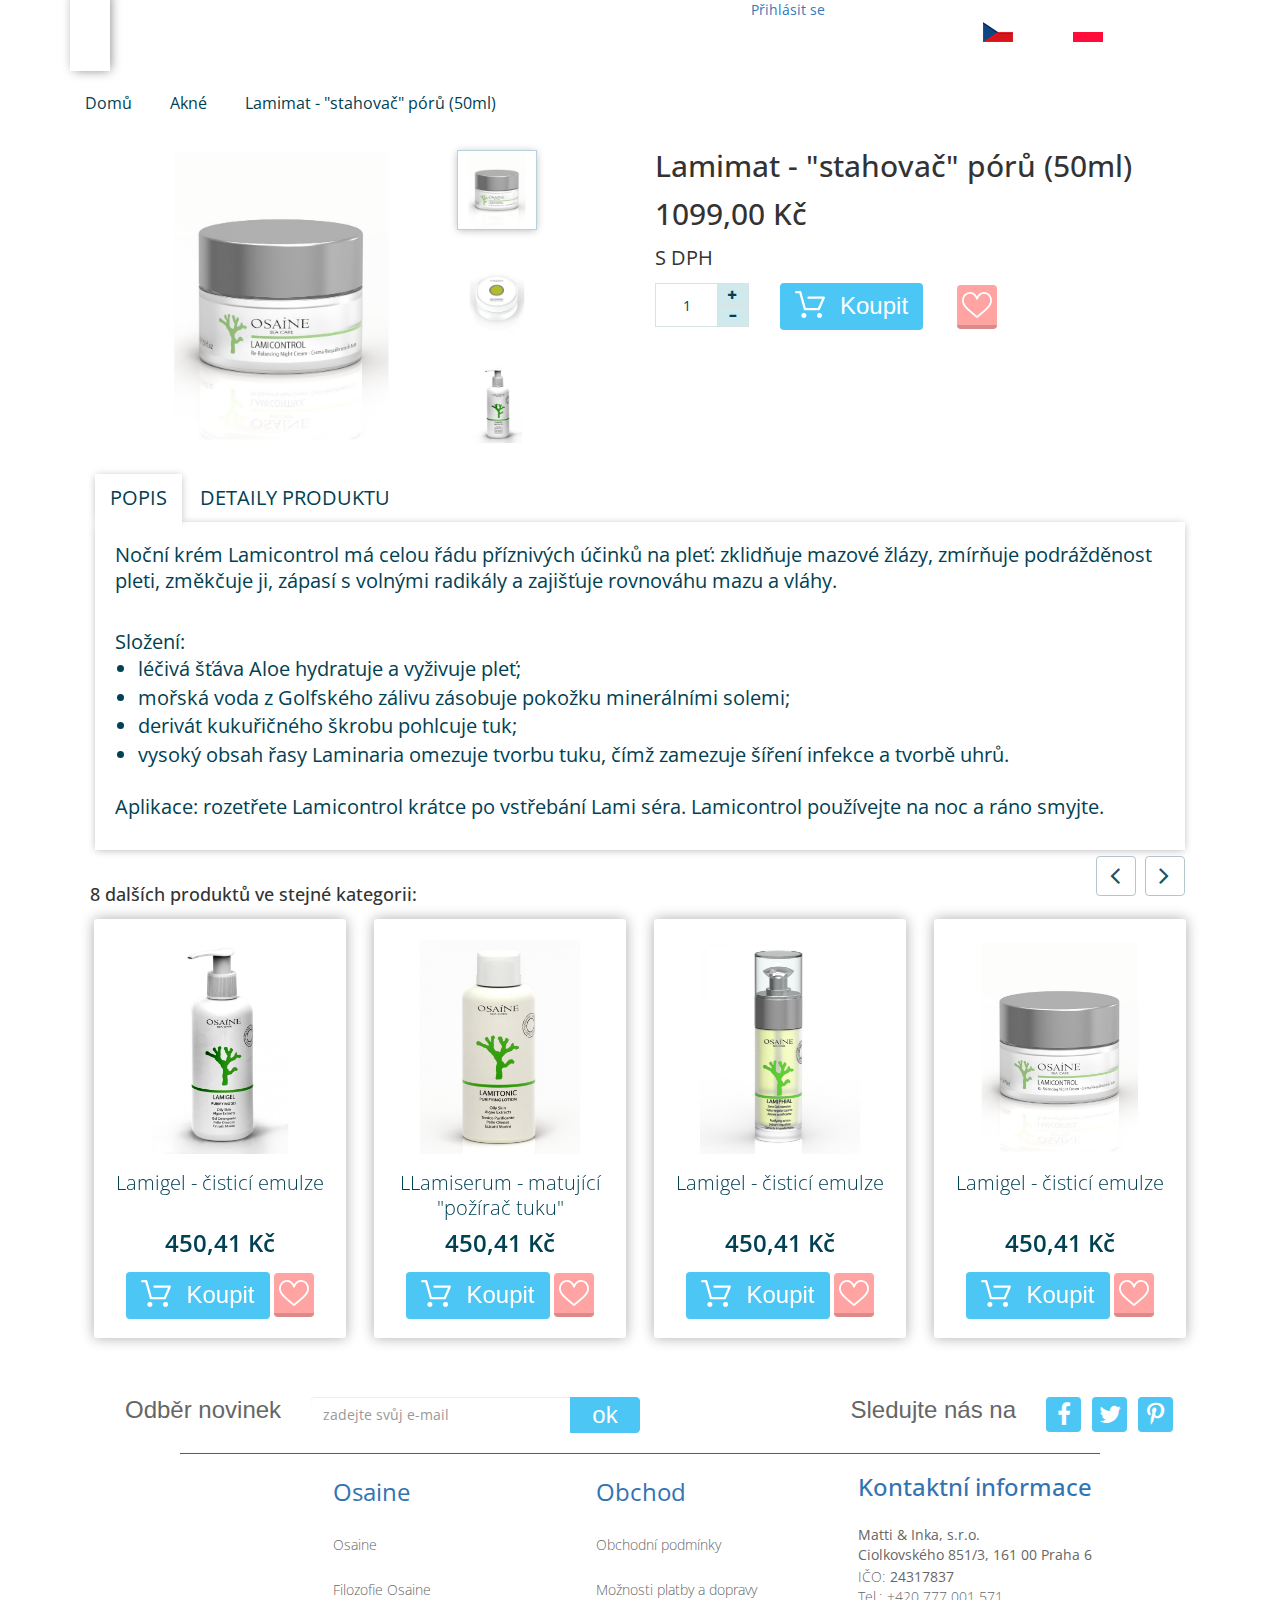
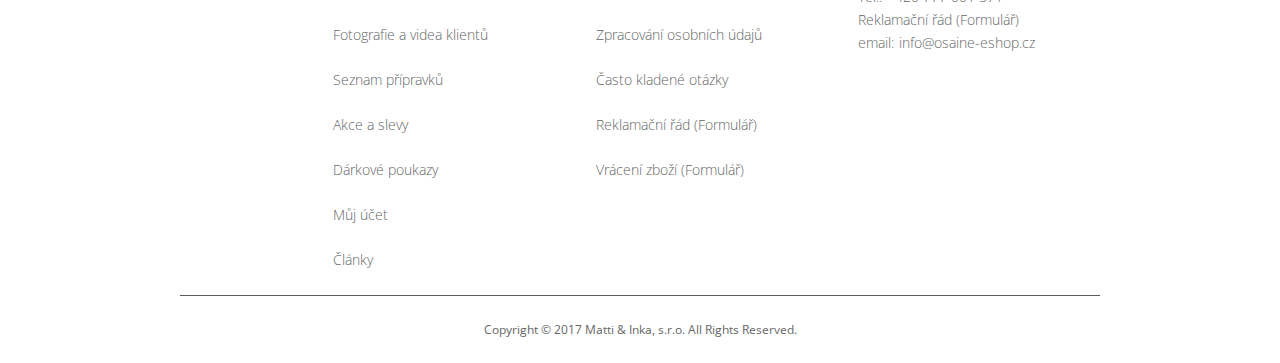
==== shop_karta_tovara.html @ 4d74963a "first commit" ====
<!DOCTYPE html>
<html lang="cs">
   <head>
      <title>Osaine</title>
      <meta content="width=device-width, initial-scale=1, user-scalable=no" name="viewport">
      <meta content="text/html; charset=utf-8" http-equiv="Content-Type">
      <link href="https://fonts.googleapis.com/css?family=Open+Sans:400,600" rel="stylesheet">
      <link href="assets/bootstrap-3.3.7-dist/css/bootstrap.css" media="all" rel="stylesheet" type="text/css">
      <link href="assets/jasny-bootstrap/css/jasny-bootstrap.min.css" media="all" rel="stylesheet" type="text/css">
      <link href="assets/font-awesome-4.7.0/css/font-awesome.min.css" media="all" rel="stylesheet" type="text/css">
      <link href="assets/bootstrap-touchspin-master/src/jquery.bootstrap-touchspin.css" media="all" rel="stylesheet" type="text/css">
      <link href="assets/owl-carousel/owl.carousel.css" media="all" rel="stylesheet" type="text/css">
      <link href="styles/osaine-styles.css" media="all" rel="stylesheet" type="text/css">
      <script src="assets/jquery-2.2.4.min.js"></script>
      <script src="assets/bootstrap-touchspin-master/src/jquery.bootstrap-touchspin.js"></script>
   </head>
   <body>
      <header>
         <div class="container">
            <div class="navbar navbar-inverse">
               <div class="navbar-header">
                  <button class="navbar-toggle" data-target=".navbar-collapse" data-toggle="collapse" type="button"><span class="icon-bar"></span> <span class="icon-bar"></span> <span class="icon-bar"></span></button>
                  <div class="logo">
                     <a class="navbar-brand" href="index.html"><img alt="logo" src="images/logo.png"></a>
                  </div>
                  <div class="col-sm-7 col-xs-9 header-search-input hide">
                     <form action="#" method="post">
                        <div class="input-group">
                           <span class="input-group-btn"><button class="btn btn-default sidebar-search-btn" type="button"><span class="input-group-btn"><span class="input-group-btn"><img alt="" src="images/magnifier.png"></span></span></button></span> <input class="form-control sidebar-search-input" name="Search" placeholder="Vyhledávání" type="search">
                        </div>
                        <!-- /input-group -->
                     </form>
                  </div>
                  <!-- /.col-lg-12 -->
                  <div class="header-mobile-nav">
                     <ul>
                        <li class="search-input-show"><a href="#" ><img alt="search" src="images/search-mobile-icon.png"></a></li>
                        <li><a href="#"><img alt="shoping-cart" src="images/shoping-cart-mobile-icon.png"></a></li>
                     </ul>
                  </div>
               </div>
               <div class="collapse navbar-collapse">
                  <div class="nav-bar-menu-container">
                     <ul class="nav navbar-nav">
                        <li>
                           <a href="#">Domů</a>
                        </li>
                        <li>
                           <a href="about.html">O nás</a>
                        </li>
                        <li>
                           <a href="#contact">Kontakty</a>
                        </li>
                     </ul>
                     <div class="lang-nav">
                        <div class="sing-in">
                           <a class="sign-in" href="singin.html">Přihlásit se</a>
                        </div>
                        <ul class="nav navbar-nav localisation">
                           <li>
                              <a href="#"><span>Česky</span><img alt="ch" src="images/czech-flag.png"></a>
                           </li>
                           <li>
                              <a href="#about"><img alt="pl" src="images/poland-flag.png"><span>Polski</span></a>
                           </li>
                        </ul>
                     </div>
                  </div>
               </div>
               <!--/.nav-collapse -->
            </div>
         </div>
      </header>
      <main>
         <div class="container products item">
            <nav>
               <ul id="breadcrumb">
                  <li><a href="#">Domů</a></li>
                  <li><a href="#">Akné</a></li>
                  <li><a href="#" class="active-crumb">Lamimat - "stahovač" pórů (50ml)</a></li>
               </ul>
            </nav>
            <div class="clearfix"></div>
            <div class="col-lg-12 about-item">
               <div class="raw">
                  <div class="col-lg-4 col-sm-5 photo-wrap">
                     <div id="myCarousel" class="carousel slide item-card" data-ride="carousel" data-interval="0">
                        <!-- Indicators -->
                        <ol class="carousel-indicators">
                           <li data-target="#myCarousel" data-slide-to="0" class="active"><span><img src="images/lamicontrol-nocni-krem-50ml.jpeg" class="img-responsive" alt="img"></span></li>
                           <li data-target="#myCarousel" data-slide-to="1"><span><img src="images/renovujici-denni-krem-50ml.jpeg" class="img-responsive" alt="img"></span></li>
                           <li data-target="#myCarousel" data-slide-to="2"><span><img src="images/lamigel-cistici-emulze-250ml.jpeg" class="img-responsive" alt="img"></span></li>
                        </ol>
                        <!-- Wrapper for slides -->
                        <div class="carousel-inner">
                           <div class="item active">
                              <img src="images/lamicontrol-nocni-krem-50ml.jpeg"  alt="img">
                           </div>
                           <div class="item">
                              <img src="images/renovujici-denni-krem-50ml.jpeg" alt="img">
                           </div>
                           <div class="item">
                              <img src="images/lamigel-cistici-emulze-250ml.jpeg" alt="img">
                           </div>
                        </div>
                     </div>
                  </div>
                  <div class="col-lg-6 col-sm-6 pull-right title-price-quantity">
                     <h1>Lamimat - "stahovač" pórů (50ml)</h1>
                     <h2>1099,00 Kč</h2>
                     <p>S DPH</p>
                     <div class = "quantity-container">
                        <div class ="quantity-input-wrap">
                           <input id="quantity" type="text" value="1" name="quantity">
                        </div>
                        <script>
                           $("input[name='quantity']").TouchSpin({
                             verticalbuttons: true,
                             verticalupclass: 'glyphicon glyphicon-plus',
                             verticaldownclass: 'glyphicon glyphicon-minus',
                             min: 1
                           });
                        </script>
                      <form method="get" action="shoping-cart.html">
                           <button class="btn btn-primary buy-btn" type="submit"><img alt="" src="images/shoping-cart.png"><span class="by-button-mobile">Koupit</span></button> <button class="btn btn-primary like-btn" type="submit"><img alt="" src="images/like.png"></button>
                 </form>
                     </div>
                  </div>
               </div>
               <div class="clearfix"></div>
               <div class="product-info-container">
                  <ul class="nav nav-tabs product-info-navigation">
                     <li role="presentation" class="active"><a href="#POPIS" data-toggle="tab">POPIS</a></li>
                     <li role="presentation" ><a href="#DETAILY" data-toggle="tab">DETAILY PRODUKTU</a></li>
                  </ul>
                  <div class="tab-content">
                     <div id="POPIS" class="additional-info-tab tab-pane in active">
                        <p>Noční krém Lamicontrol má celou řádu příznivých účinků na pleť: zklidňuje mazové žlázy, zmírňuje podrážděnost pleti, změkčuje ji, zápasí s volnými radikály a zajišťuje rovnováhu mazu a vláhy.</p>
                        <div>
                           <p>Složení:</p>
                           <ul>
                              <li>léčivá šťáva Aloe hydratuje a vyživuje pleť;</li>
                              <li>mořská voda z Golfského zálivu zásobuje pokožku minerálními solemi;</li>
                              <li>derivát kukuřičného škrobu pohlcuje tuk;</li>
                              <li>vysoký obsah řasy Laminaria omezuje tvorbu tuku, čímž zamezuje šíření infekce a tvorbě uhrů.</li>
                           </ul>
                        </div>
                        <p>Aplikace: rozetřete Lamicontrol krátce po vstřebání Lami séra. Lamicontrol používejte na noc a ráno smyjte.</p>
                     </div>
                     <div  id ="DETAILY" class="product-details-tab tab-pane">
                        <p>Kód<span> 116</span></p>
                        <p>Nejprve produkty skladem<span> 10 ks</span></p>
                     </div>
                  </div>
               </div>
            </div>

            <div class="clearfix"></div>
            <!-- recommendations -->
            <div class="recommend">
               <h4><span>8 dalších produktů ve stejné kategorii:</span></h4>
               <script>
                  $(document).ready(function() { 
                  	$("#owl-demo5").owlCarousel({
                   
                  	  autoPlay: 8000, //Set AutoPlay to 8 seconds
                   
                  	  items :4,
                  	  itemsDesktop : [640,5],
                  	  itemsDesktopSmall : [414,4],
                  	  navigation : true
                   
                  	});
                  	 //mobile tabs-to colapse
                  $('.product-info-navigation').tabCollapse();
                  }); 
               </script>
               <div id="owl-demo5" class="owl-carousel">
                  <div class="item">
                     <a href="single.html"><img alt="img" class="img-responsive" src="images/lamigel-cistici-emulze-250ml.jpeg"></a>
                     <div class="agile-product-text">
                        <a href="single.html">Lamigel - čisticí emulze </a>
                        <h6>450,41 Kč</h6>
                        <div class="">
                           <button class="btn btn-primary buy-btn" type="submit"><img alt="" src="images/shoping-cart.png">Koupit</button> <button class="btn btn-primary like-btn" type="submit"><img alt="" src="images/like.png"></button>
                        </div>
                     </div>
                  </div>
                  <div class="item">
                     <a href="single.html"><img src="images/lamitonik-pletova-voda-250ml.jpeg" class="img-responsive"  alt="img"></a>
                     <div class="agile-product-text">
                        <a href="single.html">LLamiserum - matující "požírač tuku"</a>
                        <h6>450,41 Kč</h6>
                        <div class="">
                           <button class="btn btn-primary buy-btn" type="submit"><img alt="" src="images/shoping-cart.png">Koupit</button> <button class="btn btn-primary like-btn" type="submit"><img alt="" src="images/like.png"></button>
                        </div>
                     </div>
                  </div>
                  <div class="item">
                     <a href="single.html"><img src="images/lamiphial-30-ml.jpeg" class="img-responsive" alt="img"></a>
                     <div class="agile-product-text">
                        <a href="single.html">Lamigel - čisticí emulze</a>
                        <h6>450,41 Kč</h6>
                        <div class="">
                           <button class="btn btn-primary buy-btn" type="submit"><img alt="" src="images/shoping-cart.png">Koupit</button> <button class="btn btn-primary like-btn" type="submit"><img alt="" src="images/like.png"></button>
                        </div>
                     </div>
                  </div>
                  <div class="item">
                     <a href="single.html"><img src="images/lamicontrol-nocni-krem-50ml.jpeg" class="img-responsive" alt="img"></a>
                     <div class="agile-product-text">
                        <a href="single.html">Lamigel - čisticí emulze</a>
                        <h6>450,41 Kč</h6>
                        <div class="">
                           <button class="btn btn-primary buy-btn" type="submit"><img alt="" src="images/shoping-cart.png">Koupit</button> <button class="btn btn-primary like-btn" type="submit"><img alt="" src="images/like.png"></button>
                        </div>
                     </div>
                  </div>
                  <div class="item">
                     <a href="single.html"><img src="images/lamigel-cistici-emulze-250ml-2.jpeg" class="img-responsive" alt="img"></a>
                     <div class="agile-product-text">
                        <a href="single.html">Lamigel - čisticí emulze</a>
                        <h6>450,41 Kč</h6>
                        <div class="">
                           <button class="btn btn-primary buy-btn" type="submit"><img alt="" src="images/shoping-cart.png">Koupit</button> <button class="btn btn-primary like-btn" type="submit"><img alt="" src="images/like.png"></button>
                        </div>
                     </div>
                  </div>
                  <div class="item">
                     <a href="single.html"><img src="images/fluid-sunscreen-75-ml.jpeg" class="img-responsive" alt="img"></a>
                     <div class="agile-product-text">
                        <a href="single.html">Lamigel - čisticí emulze</a>
                        <h6>450,41 Kč</h6>
                        <div class="">
                           <button class="btn btn-primary buy-btn" type="submit"><img alt="" src="images/shoping-cart.png">Koupit</button> <button class="btn btn-primary like-btn" type="submit"><img alt="" src="images/like.png"></button>
                        </div>
                     </div>
                  </div>
                  <div class="item">
                     <a href="single.html"><img src="images/renovujici-denni-krem-50ml.jpeg" class="img-responsive" alt="img"></a>
                     <div class="agile-product-text">
                        <a href="single.html">Lamigel - čisticí emulze</a>
                        <h6>450,41 Kč</h6>
                        <div class="">
                           <button class="btn btn-primary buy-btn" type="submit"><img alt="" src="images/shoping-cart.png">Koupit</button><button class="btn btn-primary like-btn" type="submit"><img alt="" src="images/like.png"></button>
                        </div>
                     </div>
                  </div>
               </div>
            </div>
            <!-- //recommendations -->
         </div>
      </main>
      <footer>
         <div class="container">
            <div class="footer">
               <div class="footer-top">
                  <div class="row">
                     <div class="col-lg-6 col-sm-7 email-subscription">
                        <h4>Odběr novinek</h4>
                        <form action="#" method="post">
                           <div class="input-group">
                              <input class="form-control email-subscribe-input" placeholder="zadejte svůj e-mail" type="email"> <span class="input-group-btn"><button class="btn btn-default email-subscribe-btn" type="button"><span class="input-group-btn">ok</span></button></span>
                           </div>
                           <!-- /input-group -->
                        </form>
                     </div>
                     <!-- /.col-lg-6 -->
                     <div class="social-icons">
                        <div class="mobile-align">
                           <h4>Sledujte nás na</h4>
                           <ul>
                              <li>
                                 <a href="#"><i aria-hidden="true" class="fa fa-facebook"></i></a>
                              </li>
                              <li>
                                 <a href="#"><i aria-hidden="true" class="fa fa-twitter"></i></a>
                              </li>
                              <li>
                                 <a href="#"><i aria-hidden="true" class="fa fa-pinterest-p"></i></a>
                              </li>
                           </ul>
                        </div>
                     </div>
                  </div>
               </div>
               <!-- /.row -->
               <div class="footer-nav-wrapper">
                  <div class="footer-nav">
                     <div class="col-lg-2 empty-div"></div>
                     <div class="about-company">
                        <button data-toggle="" data-target="#osaine">Osaine <i class="fa fa-chevron-down" aria-hidden="true"></i></button>
                        <div id="osaine">
                           <ul>
                              <li>
                                 <a href="#">Osaine</a>
                              </li>
                              <li>
                                 <a href="#">Filozofie Osaine</a>
                              </li>
                              <li>
                                 <a href="#">Fotografie a videa klientů</a>
                              </li>
                              <li>
                                 <a href="#">Seznam přípravků</a>
                              </li>
                              <li>
                                 <a href="#">Akce a slevy</a>
                              </li>
                              <li>
                                 <a href="#">Dárkové poukazy</a>
                              </li>
                              <li>
                                 <a href="#">Můj účet</a>
                              </li>
                              <li>
                                 <a href="#">Články</a>
                              </li>
                           </ul>
                        </div>
                     </div>
                     <div class="shop">
                        <button data-toggle="" data-target="#obchod">Obchod <i class="fa fa-chevron-down" aria-hidden="true"></i></button>
                        <div id="obchod">
                           <ul>
                              <li>
                                 <a href="#">Obchodní podmínky</a>
                              </li>
                              <li>
                                 <a href="#">Možnosti platby a dopravy</a>
                              </li>
                              <li>
                                 <a href="#">Zpracování osobních údajů</a>
                              </li>
                              <li>
                                 <a href="#">Často kladené otázky</a>
                              </li>
                              <li>
                                 <a href="#">Reklamační řád (Formulář)</a>
                              </li>
                              <li>
                                 <a href="#">Vrácení zboží (Formulář)</a>
                              </li>
                           </ul>
                        </div>
                     </div>
                     <div class="contacts">
                        <h4>Kontaktní informace</h4>
                        <address>Matti & Inka, s.r.o.<br>Ciolkovského 851/3, 161 00 Praha 6</address>
                        <dl>
                           <dt>IČO:</dt>
                           <dd>24317837</dd>
                           <dt>Tel.: </dt>
                           <dd><a href="tel:+420777001571">+420 777 001 571</a></dd>
                        </dl>
                        <p><a href="#">Reklamační řád (Formulář)</a></p>
                        <dl>
                           <dt>email:</dt>
                           <dd><a href='ma&#105;&#108;to&#58;info&#64;%&#54;Fsain%6&#53;-es&#104;%6F&#112;&#46;%&#54;3z'>&#105;nfo&#64;&#111;saine-eshop&#46;cz</a></dd>
                        </dl>
                     </div>
                  </div>
               </div>
               <div class="footer-copyrights">
                  Copyright © 2017 Matti & Inka, s.r.o. All Rights Reserved.
               </div>
            </div>
         </div>
      </footer>
      <script src="assets/bootstrap-tabcollapse-master/bootstrap-tabcollapse.js"></script>
      <script src="scripts/custom-scripts.js"></script> 
      <script src="assets/jasny-bootstrap/js/jasny-bootstrap.min.js"></script> 
      <script src="assets/bootstrap-3.3.7-dist/js/bootstrap.min.js"></script>
      <script src="assets/TouchSwipe-Jquery-Plugin-master/jquery.touchSwipe.min.js"></script>
      <script src="scripts/bootstrap-carousel.js"></script>
      <script src="assets/owl-carousel/owl.carousel.js"></script>
   </body>
</html>
---- styles/osaine-styles.css ----
body {
	margin: 0;
	font-family: 'Open Sans', sans-serif;
	background: #fff;
}

body a {
	text-decoration: none;
}

h1,
h2,
h3,
h4,
h5,
h6 {
	margin: 0;
}

p {
	margin: 0;
	line-height: 1.8em;
}

ul,
label {
	margin: 0;
	padding: 0;
}

body a:hover {
	text-decoration: none;
}

.btn:focus {
	outline: none!important;
}
.vertical-align {
  display: flex;
  align-items: center;
}

/*-- header --*/
.auth-container li, .social-links-contaner li{
	display: inline-block;
}
.contacts-header li {
	list-style-type: none;
}
.social-links-contaner  {
	text-align: center;
    display: block;
}
.social-links-contaner a{
	font-size: 33px;
	color: #00aeef;
}
.social-links-contaner li {
	margin-right: 10px;
}
.social-links-contaner li:last-child {
	margin-right: 0;
}
.contacts-header a{
	font-size: 28px;
	color: #00aeef;
	font-weight: 600;
}
.auth-container {
	text-align: center;
}
.auth-container a {
	font-size: 16px;
	color: #000;
}
.amount h5{
	font-size: 16px;
	color: #1460a6;
}
.amount p {
	font-size: 18px;
	font-weight: 600;
	color: #1460a6;
}
.cart-icon {
	font-size: 20px;
	color: #1460a6;
}
.auth-container li {
	border-right: 1px solid #000;
	padding-right: 8px;
}
.auth-container li:last-child {
	border: none;
	padding: 0 0 0 8px;
}
.header-container {
    display: flex;
    justify-content: flex-end;
    padding: 20px 20px 10px 20px;
}
.sub-header-container {
	background-color: #4cc6f4;
}
.header-mobile-nav {
	display: none;
}
.navbar {
	border: none;
	margin: 0;
	background-color: transparent;
}
.nav-bar-menu-container {
    display: flex;
    justify-content: flex-end;
}
.navbar-brand {
	padding: 7px 0px;
	float: none;
	-webkit-box-shadow: 2px 1px 11px -2px rgba(128,128,128,1);
-moz-box-shadow: 2px 1px 11px -2px rgba(128,128,128,1);
box-shadow: 2px 1px 11px -2px rgba(128,128,128,1);
}
.navbar-inverse .navbar-brand:hover {
	background-color: #fff;
}
.logo {
	position: relative;
	top: -9px;
}
.logo a img {
	max-width: 100%;
}
.logo a {
	position: absolute;
	background-color: #fff;
	padding: 20px;
	height: 80px;
}
.navbar-inverse .navbar-nav>li>a {
	font-weight: 600;
	font-size: 18px;
	padding: 20px;
	color: #fff;
	text-transform: uppercase;
}
.navbar-inverse .navbar-nav>li>a:hover {
	background-color: #8ed9f6;
}

.sing-in {
	display: inline-block;
	margin-right: 65px;
}


.navbar-inverse .navbar-nav>li:last-child {
	margin-right: 0;
}

.localisation {
	float: right;
}

.nav.navbar-nav.localisation li {
	margin-right: 20px;
}

.nav.navbar-nav.localisation li:last-child {
	margin-right: 0;
}

.nav.navbar-nav.localisation span {
	margin: 0 10px;
}

.nav.navbar-nav.localisation span:last-child {
	margin-right: 0;
}

.nav.navbar-nav.localisation span:hover {
	padding-bottom: 2px;
	border-bottom: 1px dashed #fff;
}


/*-- mobile header search --*/

.header-search-input {
	margin-top: 15px;
}


/*-- //mobile header search  --*/
/*-- //header --*/

/*-- pagination  --*/
.pagination-container {
	float: right;
}
.pagination-container .pagination-nav {
	border: none;
}
.pagination-container .pagination-nav:hover {
	background-color: transparent;
	border: none;
}
.pagination {
	 margin: 20px 0 70px 0;
}

.pagination li a:hover {
	border: 1px solid #4cc6f4;
	background: none;
}
.pagination li .current-page {
	cursor: default;
	border: 1px solid #4cc6f4;
}

.pagination li a {
	margin-right: 10px;
	border-radius: 4px;
	border-color: #b2c6cb;
	color: #004153;
}

.pagination .dots {
	display: inline-block;
	margin-right: 10px;
	border-color: #fff;
}

.pagination .dots:hover {
	background-color: transparent;
	border-color: #fff;
}

.pagination-nav .glyphicon {
	top: 2px;
}
/*-- //pagination  --*/

/*-- home page --*/
.top-banner img{
	width: 100%;
	display: block;
	margin: 50px 0 40px 0;
}
.nav-tabs.home-page-navigation > li.active > a, 
.nav-tabs.home-page-navigation > li.active > a:focus {
   border: 2px solid #4cc6f4;
   border-bottom-color: transparent;
   color: #1460a6;
}
.nav.home-page-navigation > li > a:hover {
	background-color: #81d7f7;
}
.nav.home-page-navigation > li > a:focus {
	
}
.nav.home-page-navigation > li.active > a:hover {
	background-color: transparent;
	border: 2px solid #4cc6f4;
	border-bottom-color: #fff;
}
.nav-tabs.home-page-navigation  > li > a:hover {
	border: 1px solid #81d7f7;
	border-bottom: 1px solid #4cc6f4;
}
.nav-tabs.home-page-navigation > li, .nav-pills.home-page-navigation > li {
    float:none;
    display:inline-block;
    *display:inline; /* ie7 fix */
     zoom:1; /* hasLayout ie7 trigger */
}

.nav-tabs.home-page-navigation > li {
	margin-bottom: -2px;
	font-size: 22px;
	text-transform: uppercase;
	color: #1460a6;
	font-weight: 600;
}
.nav.home-page-navigation > li > a{
	padding: 10px 140px;
}
.nav-tabs.home-page-navigation, .nav-pills.home-page-navigation {
    text-align:center;
    border-bottom: 2px solid #4cc6f4;
}
.category-list-container {
	margin: 20px 0 30px 0;
}
.category-list-container ul li {
    display: inline-block;
    font-size: 22px;
    font-weight: 600;
    margin: 0 5px 10px 0;
}
.category-list-container ul li a {
	  width: 220px;
    display: block;
    text-align: center;
    padding: 10px;
    color: #1460a6;
}
.category-list-container .active-item {
    background-color: #e4f7fd;
    border-radius: 5px;
}
.category-list-container .active-item:hover {
		cursor: default;
		background-color: #e4f7fd;
}
.category-list-container li a:hover{
	  background-color: #feefe8;
    border-radius: 5px;
}
/*-- //home page --*/
/*-- modal buy item --*/

.modal-open {
	overflow: scroll;
}

.modal {
	overflow-y: auto;
}

.modal-open {
	overflow: auto;
}

.modal-open[style] {
	padding-right: 0px !important;
}

.koupit-modal.modal-dialog .modal-title {
	text-align: center;
	color: #00a000;
	margin-bottom: 0;
}

.koupit-modal.modal-dialog {
	width: 60%;
}

.koupit-modal.modal-dialog .product-name {
	font-size: 14px;
	margin-top: 5px;
}

.modal-buy-item-navigation {
	text-align: right;
}

.modal-content-body {
	padding: 30px;
}

.koupit-modal.modal-dialog h4 {
	font-size: 16px;
	font-weight: bolder;
	margin-bottom: 20px;
}

.koupit-modal.modal-dialog .cart-content>p:first-child {
	margin-bottom: 20px;
}

.modal-buy-item-navigation .buy-btn {
	color: #fff;
	padding: 5px 20px;
	margin-right: 0;
}

.koupit-modal.modal-dialog .back-to-shop-btn {
	background-color: #fff;
}


/*-- //modal buy item --*/





/*-- products-grid--*/

.product-w3ls-right,
.additional-info {
	float: right;
	background-color: rgba(255, 255, 255, 0.8);
	padding: 0;
	margin-bottom: 15px;
}

.product-w3ls-right h4 {
	font-size: 24px;
	color: #004153;
	font-family: Arial;
	margin: 0;
	padding: 15px 15px 0 15px;
}

.product-grids {
	margin-bottom: 10px;
	padding: 0;
}

.container.products {
	margin-top: 30px;
}

.agile-products {
	margin: 14px;
	padding: 20px;
	background-color: #fff;
	overflow: hidden;
	transition: box-shadow 0.5s ease;
}

.agile-products .img-responsive {
	height: 217px;
	object-fit: contain;
	margin: 0 auto 15px auto;
}

.agile-products:hover {
-webkit-box-shadow: 0px 0px 28px -1px rgba(76,198,244,1);
-moz-box-shadow: 0px 0px 28px -1px rgba(76,198,244,1);
box-shadow: 0px 0px 28px -1px rgba(76,198,244,1);
}

.agile-product-text a {
	color: #004153;
	font-weight: 300;
	text-align: center;
	display: block;
	font-size: 20px;
	line-height: 25px;
	height: 50px;
	overflow: hidden;
	margin-bottom: 10px;
}

.agile-product-text h5 a:hover,
.related-row h4 a:hover {
	color: #000;
}

.agile-product-text h6,
.new-goods h6 {
	font-size: 24px;
	color: #004153;
	font-weight: 600;
	text-align: center;
	margin-bottom: 15px;
}

.agile-products img {
	margin-bottom: 15px;
}

.buy-btn img {
	margin: 0 15px 6px 0;
}

.like-btn img {
	margin: 0;
}
.icon-container {
	display: inline-block;
	font-size: 30px;
	margin-right: 10px;
}
.buy-btn {
	font-size: 24px;
	font-family: Arial;
	font-weight: 300;
	background-color: #50adb9;
	border: none;
	padding: 6px 15px;
	color: #fff;
	background-color: #4cc6f4;
}

.buy-btn:hover {
	background-color: #f69364;
}

.like-btn:hover {
	background-color: #ffd1d1;
	border-bottom: 4px solid #d8b2b2;
}

.like-btn {
	padding: 7px 5px;
	background-color: #ffa3a3;
	border: none;
	border-bottom: 4px solid #d98b8b;
}


/*-- //products-grid--*/


/*-- shop_kategorii --*/

#breadcrumb {
	list-style: none;
	display: inline-block;
}

.breadcrumb-container,
.item #breadcrumb {
	margin-bottom: 5px;
}

#breadcrumb li {
	float: left;
}

#breadcrumb li a {
	color: #004153;
	display: block;
	background-color: rgba(255, 255, 255, 0.5);
	text-decoration: none;
	position: relative;
	padding: 0 10px 0 5px;
	height: 22px;
	text-align: center;
	margin-right: 23px;
	font-size: 16px;
}

#breadcrumb .active-crumb {
	background-color: rgba(255, 255, 255, 0.8);
}

#breadcrumb .active-crumb:before,
#breadcrumb .active-crumb:after {
	border: 0 solid rgba(255, 255, 255, 0.8);
	content: "";
	position: absolute;
	top: 0;
	border-width: 11px 10px;
	width: 0;
	height: 0;
}

#breadcrumb li:first-child a {
	padding-left: 15px;
	-moz-border-radius: 4px 0 0 4px;
	-webkit-border-radius: 4px;
	border-radius: 0;
}

#breadcrumb li:first-child a:before {
	border: none;
}

#breadcrumb li a:before,
#breadcrumb li a:after {
	content: "";
	position: absolute;
	top: 0;
	border: 0 solid rgba(255, 255, 255, 0.5);
	border-width: 11px 10px;
	width: 0;
	height: 0;
}

#breadcrumb li a:before,
#breadcrumb .active-crumb:before {
	left: -20px;
	border-left-color: transparent;
}

#breadcrumb li a:after,
#breadcrumb .active-crumb:after {
	left: 100%;
	border-color: transparent;
	border-left-color: rgba(255, 255, 255, 0.5);
}

#breadcrumb .active-crumb:after {
	border-left-color: rgba(255, 255, 255, 0.8);
}

.additional-info {
	padding: 15px;
}

.additional-info h4 {
	font-size: 24px;
	color: #004153;
	font-family: Arial;
	padding-bottom: 15px;
}

.additional-info p {
	color: #004153;
	font-size: 16px;
	line-height: 1.4em;
}

.additional-info-text {
	padding: 0;
	text-align: justify;
	margin-top: -4px;
}

.additional-info-images {
	padding-left: 0;
}

.additional-info-images img {
	margin: 0 auto;
	height: 160px;
	-webkit-box-shadow: 0px 0px 21px -5px rgba(89, 89, 89, 1);
	-moz-box-shadow: 0px 0px 21px -5px rgba(89, 89, 89, 1);
	box-shadow: 0px 0px 21px -5px rgba(89, 89, 89, 1);
}

.inner-shadow {
	position: relative;
	width: 100%;
	float: left;
	margin-bottom: 20px;
	margin-right: 20px;
	-ms-transform: rotate(-1deg);
	/* IE 9 */
	-webkit-transform: rotate(-1deg);
	/* Chrome, Safari, Opera */
	transform: rotate(-1deg);
}

.additional-info-images .inner-shadow:last-child {
	-ms-transform: rotate(1deg);
	/* IE 9 */
	-webkit-transform: rotate(1deg);
	/* Chrome, Safari, Opera */
	transform: rotate(1deg);
}

.inner-shadow::before {
	content: "";
	position: absolute;
	top: 0;
	bottom: 0;
	left: 0;
	right: 0;
	-webkit-box-shadow: inset 0px 0px 15px -6px rgba(89, 89, 89, 1);
	-moz-box-shadow: inset 0px 0px 15px -6px rgba(89, 89, 89, 1);
	box-shadow: inset 0px 0px 15px -6px rgba(89, 89, 89, 1);
	border: 10px solid #fff;
}

.products h5 {
	font-size: 16px;
	padding: 25px 15px 15px 0;
	display: inline-block;
}

#menu1 {
	width: 220px;
	text-align: left;
}

.sort-by-drp-container {
	display: inline-block;
	margin: 15px 0 auto;
	font-size: 18px;
}

.sort-by-drp .caret {
	color: #50adb9;
}

.sort-by-drp {
	background-color: #fff;
	color: #004153;
	border-color: #79a2a7;
	border-radius: 0;
	white-space: normal;
}

.sort-by-drp-container .dropdown-menu {
	width: 100%;
	border-radius: 0;
	border-color: #d8e3e4;
	margin: 0;
	border-top: 0;
}

.sort-by-drp:hover,
.sort-by-drp:active,
.sort-by-drp.active,
.open>.dropdown-toggle.sort-by-drp,
.sort-by-drp:focus {
	background-color: #fff!important;
	color: #004153!important;
	border-color: #79a2a7!important;
	box-shadow: none;
}

.drp-and-label-wrapper label {
	font-size: 18px;
	padding-right: 10px;
}

.dropdown-menu.sort-by li {
	border-bottom: 1px solid #ecf1f2;
}

.dropdown-menu.sort-by li:last-child {
	border-bottom: none;
}

.dropdown-menu.sort-by li a {
	line-height: 35px;
}

.dropdown-menu.sort-by>li>a {
	word-wrap: break-word;
	white-space: normal;
}

.dropdown.open .caret {
	display: inline-block;
	width: 0;
	height: 0;
	margin-left: 2px;
	vertical-align: middle;
	border-bottom: 4px dashed;
	border-top: 0px solid transparent;
	border-right: 4px solid transparent;
	border-left: 4px solid transparent;
}

.new-goods a {
	border-bottom: 1px solid #bfd0d4;
	display: inline-block;
	font-size: 16px;
	font-family: Arial;
	color: #004153;
	padding-top: 8px;
}

.new-goods a:last-child {
	border-bottom: none;
}

.new-goods a:last-of-type h6 {
	margin-bottom: 0;
}

.new-goods img {
	margin-left: 10px;
	height: 54px;
	object-fit: contain;
}

.new-goods h6 {
	text-align: left;
	margin-top: 20px;
}

.new-goods {
	background: #fff;
}

.sidebar-top.categories {
	height: auto;
}




/*-- //shop_kategorii--*/


/*-- shop_karta_tovara--*/

.about-item,
.container-singin,
.container-about,
.container.shoping-cart,
.orders {
	padding: 25px;
	background-color: rgba(255, 255, 255, 0.8);
}

.carousel.item-card {
	margin: 0 15px 0 25px;
}

.carousel-indicators {
	position: absolute;
	bottom: -11px;
	left: 410px;
	z-index: 15;
	padding-left: 0;
	margin-left: -30%;
	text-align: center;
	list-style: none;
	width: auto;
}

.carousel-indicators .active {
	width: 80px;
	height: 80px;
	border-radius: 0;
	border: 1px solid #b9d1dd;
	-webkit-box-shadow: 0px 1px 8px -1px rgba(179, 179, 179, 1);
	-moz-box-shadow: 0px 1px 8px -1px rgba(179, 179, 179, 1);
	box-shadow: 0px 1px 8px -1px rgba(179, 179, 179, 1);
}

.carousel-indicators li {
	display: block;
	width: 80px;
	height: 80px;
	margin: 0;
	text-indent: -999px;
	cursor: pointer;
	border: 1px solid transparent;
}

.carousel-indicators li:nth-child(2) {
	margin: 27px 0;
}

.title-price-quantity h1 {
	font-size: 30px;
}

.title-price-quantity .bootstrap-touchspin {
	width: 95px;
}

.quantity-container {
	margin-top: 7px;
	overflow: hidden;
}

.quantity-input-wrap {
	float: left;
	margin-right: 30px;
}

.title-price-quantity .bootstrap-touchspin input {
	min-height: 44px;
	text-align: center;
	border-color: #d8e3e4;
	color: #004153;
	box-shadow: none;
}

.quantity-container .input-group-btn-vertical>button.btn-default {
	display: block;
	width: 33px;
	height: 23px;
	font-size: 20px;
	line-height: 18px;
	color: #004153;
	background-color: #cfe9ec;
	padding: 0;
	-webkit-border-radius: 0;
	-moz-border-radius: 0;
	border-radius: 0;
	text-align: center;
	border-color: #d8e3e4;
}

.quantity-container .bootstrap-touchspin .input-group-btn-vertical i {
	top: 6px;
	left: 10px;
}

.quantity-container .buy-btn {
	margin-right: 30px;
}

.title-price-quantity h2 {
	margin-top: 15px;
}

.title-price-quantity p {
	font-size: 20px;
	margin-top: 10px;
}

.product-info-container .nav-tabs {
	margin-top: 30px;
	border: none;
}

.product-info-container .nav-tabs li a {
	color: #004153;
}

.product-info-container .nav-tabs li a:hover {
	background-color: transparent;
	border-color: transparent;
}

.product-info-container .nav-tabs li.active a:hover {
	background-color: #fff;
}

.product-info-container .nav-tabs li.active a {
	-webkit-box-shadow: 0px 1px 8px -1px rgba(179, 179, 179, 1);
	-moz-box-shadow: 0px 1px 8px -1px rgba(179, 179, 179, 1);
	box-shadow: 0px 1px 8px -1px rgba(179, 179, 179, 1);
	border: none;
	border-radius: 0;
}

.product-info-container .nav-tabs a {
	font-size: 20px;
}

.product-info-container .nav-tabs li.active,
.product-info-container .nav-tabs a {
	border: 1px solid transparent;
	border-left: none;
	color: #004153;
}

.product-info-container .nav-tabs li.active a:focus {
	color: #004153;
}

.product-info-container .nav-tabs li.active a:after {
	background-color: #fff;
	height: 20px;
	content: "";
	position: absolute;
	bottom: -18px;
	left: 0px;
	right: -20px;
	width: 100%;
}

.product-info-container .additional-info-tab,
.product-details-tab {
	-webkit-box-shadow: 0px 1px 8px -1px rgba(179, 179, 179, 1);
	-moz-box-shadow: 0px 1px 8px -1px rgba(179, 179, 179, 1);
	box-shadow: 0px 1px 8px -1px rgba(179, 179, 179, 1);
	padding: 20px;
	background-color: #fff;
}

.additional-info-tab p {
	font-size: 20px;
	line-height: 1.3em;
}

.additional-info-tab ul {
	margin: 0 0 25px 15px;
	font-size: 20px;
}

.additional-info-tab.tab-pane li {
	margin-left: 8px;
}

.additional-info-tab>p:first-child {
	margin-bottom: 35px;
}

.additional-info-tab p:last-child {
	margin-bottom: 10px;
}

.product-info-container {
	color: #004153;
}

.recommend {
	padding: 10px;
}

.recommend h4 {
	margin-left: 10px;
}


/*  Courusele prewiew */

.owl-buttons {
	position: absolute;
	top: -11%;
	right: 11px;
}

.owl-controls .owl-buttons div {
	height: 40px;
	background-color: #fff;
	border-radius: 4px;
	border: 1px solid #b2c6cb;
}

.owl-buttons .owl-prev:before,
.owl-buttons .owl-next:before {
	top: 1px;
	left: 13px;
	color: #1b5565;
}

.owl-carousel .item {
	margin: 1em;
	color: #FFF;
	padding: 19px;
	-webkit-border-radius: 3px;
	-moz-border-radius: 3px;
	border-radius: 3px;
	text-align: center;
	-webkit-box-shadow: 0px 0px 14px rgba(0, 0, 0, 0.33);
	-moz-box-shadow: 0px 0px 14px rgba(0, 0, 0, 0.33);
	-o-box-shadow: 0px 0px 14px rgba(0, 0, 0, 0.33);
	-ms-box-shadow: 0px 0px 14px rgba(0, 0, 0, 0.33);
	box-shadow: 0px 0px 14px rgba(0, 0, 0, 0.33);
}

.owl-carousel .item a img {
	height: 217px;
	object-fit: contain;
	margin: 0 auto 15px auto;
}


/*  //Courusele prewiew */


/*-- //shop_karta_tovara--*/


/*-- singin --*/

.container-singin,
.container-about {
	margin-bottom: 20px;
	color: #004153;
}

.singin-form-wrapper,
.about-wrapper,
.item-cart-container,
.cart-grid-right,
.step-title,
.orders .delivery-option {
	background-color: #fff;
	padding: 20px;
	-webkit-box-shadow: 0px 1px 8px -1px rgba(179, 179, 179, 1);
	-moz-box-shadow: 0px 1px 8px -1px rgba(179, 179, 179, 1);
	box-shadow: 0px 1px 8px -1px rgba(179, 179, 179, 1);
}

.singin .page-title {
	padding-bottom: 9px;
	margin: 0 0 20px;
	border-bottom: 1px solid #eee;
}

.forgot-password {
	margin-bottom: 20px;
}

.container-singin a,
#checkout-login-form .forgot-password a {
	color: #000;
}

.container-singin .set-password-btn {
	padding: 6px;
}

.singin .container-singin input {
	box-shadow: none;
	transition: border-color 0s;
}

.singin .container-singin input:focus {
	border-color: #ccc;
	border-right-color: #50adb9;
}

.singin .enter-btn {
	background-color: #50adb9;
	border-color: #50adb9;
}

.singin .enter-btn:hover {
	background-color: #00a000;
	border-color: #00a000;
}


/*-- //singin --*/


/*-- about --*/

.container-about h4 {
	margin: 50px 0;
	font-weight: 600;
}

.container-about p {
	margin-bottom: 50px;
	display: inline-block;
}

.contacts-about address {
	margin-bottom: 0;
}

.contacts-about p {
	margin-bottom: 15px;
}

.contacts-about dd,
.contacts-about dt {
	line-height: 1.9;
	font-weight: 100;
}

.contacts-about a {
	color: #004153;
}


/*-- //about --*/


/*-- shoping-cart --*/

.cart-grid-body {
	padding-left: 0;
}

.shoping-cart,
.orders {
	color: #004153;
	margin-bottom: 20px;
}

.shoping-cart .label,
.shoping-cart .label:hover,
.orders .label {
	color: #004153;
}

.shoping-cart .product-line-info a {
	padding-left: 0;
	font-size: 14px;
	color: #004153;
}

.product-line-info .value {
	font-weight: 600;
}

.shoping-cart .price {
	font-size: 20px;
	text-align: left;
	font-weight: bolder;
	margin-top: 1px;

}

.shoping-cart .card-block h1 {
	margin: 0;
}

.shoping-cart .bootstrap-touchspin input {
	text-align: center;
}

.shoping-cart .quantity-container {
	margin-top: 0;
	padding-left: 0;
}

.shoping-cart .quantity-input-wrap {
	float: none;
	margin-right: 0;
}

.shoping-cart .quantity-container .input-group-btn-vertical>button.btn-default {
	height: 18px;
}

.shoping-cart .quantity-container .bootstrap-touchspin .input-group-btn-vertical i {
	top: 3px;
}

.shoping-cart .quantity-container .quantity-body .bootstrap-touchspin {
	width: 90px;
}

.cart-items li {
	display: inline-block;
}

.remove-from-cart {
	font-size: 24px;
	color: #004153;
	display: inline-block;
	float: right;
	margin-top: -5px;
}

.cart-grid-body .label {
	font-size: 12px;
	margin: 10px 0;
	display: inline-block;
}

.cart-grid-right .value {
	float: right;
	font-weight: bolder;
}

.cart-summary-line .label {
	font-size: 14px;
}

.checkout .buy-btn {
	padding: 5px 20px;
	margin: 20px 0;
}


/*-- //shoping-cart --*/


/*-- orders --*/

#checkout-personal-information-step .nav-inline .nav-item {
	display: inline-block;
	margin: 0 0 10px 10px;
}

#checkout-personal-information-step .nav-inline .nav-item a {
	padding: 0;
	color: #004153;
	font-weight: bold;
	font-size: 14px;
}

#checkout-personal-information-step .nav-inline .nav-item a:hover,
#checkout-personal-information-step .nav-inline .nav-item a:focus {
	background-color: transparent;
	color: #00a000;
}

#cart-summary-products-list {
	font-weight: bold;
	width: 100%;
	clear: both;
}

#cart-summary-products-list .media a {
	width: 60px;
	display: block;
}

.cart-summary-line .show-details {
	cursor: pointer;
	color: #00a000;
}

#cart-summary-products-list .media {
	padding: 15px;
	border: 1px solid #eee;
	margin: 10px 0;
}

.product-name {
	font-size: 13px;
}

.checkbox label:after {
	content: '';
	display: table;
	clear: both;
}

.checkbox .cr {
	position: relative;
	display: inline-block;
	border: 1px solid #a9a9a9;
	border-radius: .25em;
	width: 1.3em;
	height: 1.3em;
	float: left;
	margin-right: .5em;
}

.checkbox .cr .cr-icon {
	position: absolute;
	font-size: .8em;
	line-height: 0;
	top: 50%;
	left: 20%;
}

.checkbox label input[type="checkbox"] {
	display: none;
}

.checkbox label input[type="checkbox"]+.cr>.cr-icon {
	transform: scale(3) rotateZ(-20deg);
	opacity: 0;
	transition: all .3s ease-in;
}

.checkbox label input[type="checkbox"]:checked+.cr>.cr-icon {
	transform: scale(1) rotateZ(0deg);
	opacity: 1;
}

.checkbox label input[type="checkbox"]:disabled+.cr {
	opacity: .5;
}

.checkbox label {
	padding-left: 0;
}

.form-group.row.partners-info-newsletter {
	margin-bottom: 0;
}

.orders .form-control-label {
	margin-bottom: 20px;
}

.orders .form-group {
	margin-bottom: 10px;
}

.orders .form-control {
	display: block;
	width: 100%;
	padding: 6px 12px;
	font-size: 13px;
	line-height: 1.25;
	color: #55595c;
	background-color: #fff;
	background-image: none;
	-webkit-background-clip: padding-box;
	background-clip: padding-box;
	border: 1px solid rgba(0, 0, 0, .15);
	border-radius: 0;
	box-shadow: none;
}

#checkout-guest-form .form-group+p {
	margin: 15px 0 20px 0;
}

.inline {
	display: inline-block;
}

.inline+.inline {
	margin-left: 10px;
}

.radio {
	color: #999;
	font-size: 15px;
	margin: 0;
	padding-left: 0;
}

.radio span {
	position: relative;
	padding-left: 20px;
}

.radio span:after {
	content: '';
	width: 25px;
	height: 25px;
	border: 3px solid;
	position: absolute;
	left: 0;
	top: 1px;
	border-radius: 100%;
	-ms-border-radius: 100%;
	-moz-border-radius: 100%;
	-webkit-border-radius: 100%;
	box-sizing: border-box;
	-ms-box-sizing: border-box;
	-moz-box-sizing: border-box;
	-webkit-box-sizing: border-box;
}

.radio input[type="radio"] {
	cursor: pointer;
	position: absolute;
	width: 100%;
	height: 100%;
	z-index: 1;
	opacity: 0;
	filter: alpha(opacity=0);
	-ms-filter: "progid:DXImageTransform.Microsoft.Alpha(Opacity=0)"
}

.radio input[type="radio"]:checked+span {
	color: #50adb9
}

.radio input[type="radio"]:checked+span:before {
	content: '';
	width: 15px;
	height: 15px;
	position: absolute;
	background: #00a000;
	left: 5px;
	top: 6px;
	border-radius: 100%;
	-ms-border-radius: 100%;
	-moz-border-radius: 100%;
	-webkit-border-radius: 100%;
}

.sex {
	display: inline-block;
	color: #000;
	margin-left: 10px;
	font-weight: 100;
}

.step-edit {
	float: right;
}

.step-title {
	background-color: #fff;
	margin: 0 0 10px 0;
	padding: 20px;
}

#checkout-guest-form,
#checkout-login-form,
#checkout-personal-information-step,
.delivery-options-list,
#checkout-payment-step .card-block,
#checkout-addresses-step,
#checkout-delivery-step,
#checkout-payment-step {
	background-color: #fff;
	padding: 20px;
}

#checkout-login-form .set-password-btn,
#checkout-guest-form .set-password-btn {
	padding: 6px;
}

.orders .form-control-comment {
	color: #999;
	font-size: 12px;
	margin-top: 9px;
}

#checkout-personal-information-step p {
	margin-bottom: 35px;
}

#checkout-addresses-step .enter-btn,
.delivery-options-list .enter-btn {
	margin-top: 40px;
	float: right;
}

.orders .delivery-option {
	margin-bottom: 20px;
}

#checkout-payment-step .enter-btn {
	margin-top: 30px;
}

.delivery-options-list .enter-btn {
	margin-top: 20px;
}

label[for=payment-option] {
	margin-left: 20px;
}


/*-- //orders --*/


/*-- footer--*/
.footer-container {
	background-color: #f8f8f8;
	-webkit-box-shadow: inset -1px 6px 10px -2px rgba(168,168,168,1);
-moz-box-shadow: inset -1px 6px 10px -2px rgba(168,168,168,1);
box-shadow: inset -1px 6px 10px -2px rgba(168,168,168,1);
}
.footer-nav-wrapper .fa-chevron-down {
	display: none;
}

.footer-top h4 {
	font-size: 24px;
	font-family: Arial;
	float: left;
	margin-right: 30px;
	color: #666;
}

.footer-top {
	padding: 35px 25px 20px 55px;
}

.email-subscribe-btn,
.set-password-btn {
	width: 70px;
	background-color: #4cc6f4;
	border: 1px solid #4cc6f4;
	font-family: Arial;
	color: #fff;
	padding: 0px;
}

.email-subscribe-btn span {
	font-size: 24px;
}

.email-subscribe-btn:hover {
	border: 1px solid #f69364;
	background-color: #f69364;
	color: #fff;
}

.email-subscribe-input {
	border: none;
	height: 36px;
}

.form-control.email-subscribe-input {
	transition: border-color 0s;
}

.email-subscribe-input:focus {
	box-shadow: none;
	border-right: 1px solid #4cc6f4;
}
.social-icons li {
	display: inline-block;
}
.social-icons li a{
	display: block;
	background-color: #4cc6f4;
	width: 35px;
	height: 35px;
	text-align: center;
	margin-right: 7px;
	border-radius: 4px;
}

.social-icons li a {
	font-size: 24px;
	color: #fff;
}
.social-icons li a:hover {
	background-color: #f69364;
}

.social-icons ul {
	overflow: hidden;
}

.social-icons {
	overflow: hidden;
	float: right;
}

.social-icons li:last-child {
	margin-right: 20px;
}

.footer {
	overflow: auto;
}

.footer-nav-wrapper {
	max-width: 920px;
	margin: 0 auto;
	border-top: 1px solid #5c5c5c;
	border-bottom: 1px solid #5c5c5c;
	overflow: hidden;
	padding-top: 20px;
}

.footer-nav li {
	list-style-type: none;
}

.footer-nav a {
	display: inline-block;
	color: #666;
	margin-bottom: 25px;
	font-weight: 300;
}

.footer-nav h4,
.footer-nav button {
	color: #3274b2;
	font-size: 24px;
	margin-bottom: 25px;
	cursor: default;
}

.footer-nav button {
	background-color: transparent;
	border: none;
	box-shadow: none;
	padding-left: 0;
}

.footer-nav button:focus,
.footer-nav button:active {
	border: none;
	box-shadow: none;
	outline: none;
}

.about-company,
.shop {
	float: left;
	padding: 0;
	width: 28.5%;
}

.contacts a {
	margin-bottom: 0;
}

.contacts address {
	margin-bottom: 2px;
}

.contacts dt,
.contacts-about dt {
	float: left;
	margin-right: 5px;
}

.contacts dl {
	margin-bottom: 0;
}

.contacts dt {
	font-weight: 100;
}

.contacts {
	margin-right: 0;
	overflow: hidden;
	width: 26%;
	color: #666;
}

.footer-copyrights {
	color: #666;
	text-align: center;
	padding: 25px 0;
	font-size: 12px;
}


/*-- //footer--*/


/*-- force-ipad-mobile-navbar-*/

@media (max-width: 1200px) {
	.navbar-header {
		float: none;
	}
	.navbar-left,
	.navbar-right {
		float: none !important;
	}
	.navbar-toggle {
		display: block;
	}
	.navbar-collapse {
		border-top: 1px solid transparent;
		box-shadow: inset 0 1px 0 rgba(255, 255, 255, 0.1);
	}
	.navbar-fixed-top {
		top: 0;
		border-width: 0 0 1px;
	}
	.navbar-collapse.collapse {
		display: none!important;
	}
	.navbar-nav {
		float: none!important;
		margin-top: 7.5px;
	}
	.navbar-nav>li {
		float: none;
	}
	.navbar-nav>li>a {
		padding-top: 10px;
		padding-bottom: 10px;
	}
	.collapse.in {
		display: block !important;
	}
}


/*-- //force-ipad-mobile-navbar-*/

@media (max-width: 1200px) {
	.navbar-inverse .navbar-toggle {
		border: transparent;
		float: left;
		margin-right: 20px;
	}
	.navbar-inverse .navbar-toggle:hover,
	.navbar-inverse .navbar-toggle:focus {
		background-color: rgba(255, 255, 255, 0.4);
	}
	.navbar-toggle {
		margin-top: 15px;
	}
	.navbar-brand>img {
		max-width: 185px;
	}
	.navbar-inverse .navbar-collapse,
	.navbar-inverse .navbar-form {
		border-color: #fff;
		margin-top: 5px;
	}
	header .navbar-nav {
		margin-top: 0;
	}
	.lang-nav {
		float: none;
		width: 100%;
	}
	.sing-in {
		width: 100%;
		margin-right: 0;
		padding: 0;
	}
	.navbar-collapse {
		padding-left: 0;
		padding-right: 0;
	}
	.sing-in a,
	.navbar-inverse .navbar-nav>li>a {
		color: #004153;
		padding: 10px;
		width: 100%;
		display: inline-block;
	}
	.nav.navbar-nav.localisation span {
		margin: 0;
		position: absolute;
		margin-left: 40px;
		top: 13px;
	}
	.nav.navbar-nav.localisation span:last-child {
		margin-left: 11px;
	}
	.nav.navbar-nav.localisation span img {
		position: absolute;
	}
	.navbar-nav {
		margin-bottom: 0;
	}
	.navbar-inverse .navbar-nav>li,
	.nav.navbar-nav.localisation li {
		margin-right: 0;
	}
	.nav-bar-menu-container {
		padding: 20px;
		background-color: rgba(255, 255, 255, 0.8);
	}
	.btns-wrap {
		display: none;
	}
	footer .container {
		padding: 0;
		width: 100%;
	}
	.footer-top {
		padding: 35px 25px 20px 20px;
	}
	.footer-nav {
		display: flex;
		justify-content: center;
	}
	.sidebar-top {
		height: 1274px;
	}
	.header-mobile-nav {
		float: right;
		display: block;
		margin-top: 14px;
	}
	.header-mobile-nav li {
		display: inline-block;
	}
	.header-mobile-nav img {
		max-height: 40px;
		margin-left: 20px;
	}
}

@media (max-width: 1024px) {
	.container.products {
		margin-top: 0;
	}
	.additional-info-images .inner-shadow {
		width: auto;
	}
	.new-item-title {
		font-size: 12px;
	}
	.new-item-title h6 {
		font-size: 14px;
	}
	.cart-grid-body {
		padding-right: 0;
	}
	.recommend {
		display: none;
	}
}

@media (max-width: 991px) {
	.product-w3ls-right,
	.additional-info {
		float: none;
	}
	.sidebar-top {
		margin-right: 0;
		height: auto;
		margin-bottom: 20px;
	}
	.footer-top h4 {
		font-size: 19px;
		margin-right: 10px;
	}
	#breadcrumb {
		display: none;
	}
	.category-items .sort-drp-desctop {
		display: none;
	}
	.additional-info-text {
		display: none;
	}
	.additional-info-images .inner-shadow {
		display: none;
	}
	.additional-info {
		margin-bottom: 0;
	}
	.additional-info h4 {
		padding-bottom: 0;
	}
	.category-items.product-w3ls-right {
		box-shadow: none;
	}
	.category-items .agile-product-text {
		float: right;
		width: 50%;
	}
	.category-items .agile-products .img-responsive {
		float: left;
		width: 50%;
		margin-bottom: 0;
	}
	.category-items .agile-product-text {
		margin-top: 60px;
	}
	.pagination-container {
		float: none;
		margin-bottom: 20px;
	}
	.pagination-container .desctop-pagination {
		display: none;
	}
	.new-goods a {
		display: block;
	}
	.new-goods img {
		margin: 0 auto 20px auto;
	}
	.new-goods,
	.new-item-title h6 {
		text-align: center;
	}
	.menu ul li a {
		line-height: 45px;
	}
	.step-title {
		font-size: 20px;
	}
	.carousel.item-card {
		margin: 0;
	}
	.photo-wrap {
		padding-left: 0;
	}
	.carousel-indicators li,
	.carousel-indicators .active {
		width: 60px;
		height: 60px;
	}
	.carousel-indicators li:nth-child(2) {
		margin: 10px 0;
	}
	.carousel-indicators {
		bottom: 15px;
		left: 355px;
	}
	.by-button-mobile {
		display: none;
	}
	.buy-btn img {
		margin: 0 0px 6px 0;
	}
}

@media (max-width: 812px) {
	.footer-top h4 {
		font-size: 22px;
	}
	.about-company,
	.shop {
		margin-right: 30px;
	}
	.orders .form-control-label {
		margin-bottom: 5px;
	}
	.carrier-name {
		display: inline-block;
	}
}

@media (max-width: 768px) {
	.footer-top h4 {
		font-size: 19px;
	}
}

@media (max-width: 767px) {
	.empty-div {
		display: none;
	}
	.email-subscription h4 {
		float: none;
		margin-bottom: 10px;
	}
	.social-icons {
		width: 100%;
		padding: 15px;
	}
	.shoping-cart .quantity-container {
		padding-left: 20px;
		margin: 20px 0;
	}
	.carousel-inner {
		width: 40%;
	}
	.photo-wrap {
		padding-left: 0;
		float: left;
		width: 50%;
	}
	.title-price-quantity {
		width: 50%;
	}
	.carousel-indicators {
		bottom: -73px;
		margin: 0;
		left: 68%;
	}
	.title-price-quantity h2 {
		font-weight: bold;
	}
	.product-info-container {
		margin-top: 20px;
	}
	.product-info-container .panel.panel-default {
		border: none;
		box-shadow: none;
	}
	.product-info-container .panel-default>.panel-heading+.panel-collapse>.panel-body {
		border: none;
	}
	.product-info-container .panel-default>.panel-heading {
		background-color: #f7f7f7;
		border-radius: 0;
	}
	.js-tabcollapse-panel-heading:after,
	.js-tabcollapse-panel-heading.collapsed:after {
		content: "\f077";
		color: #004153;
		font-family: FontAwesome;
		font-size: 12px;
		margin-left: 3px;
		position: absolute;
		top: 2px;
	}
	.js-tabcollapse-panel-heading.collapsed:after {
		content: "\f078";
	}
	.product-info-container .panel-title {
		position: relative;
	}
	.product-info-container .panel-title a {
		width: 100%;
		display: inline-block;
	}
	#POPIS-collapse .panel-body div p {
		margin-top: 35px;
	}
	#POPIS-collapse ul {
		margin: 0 0 20px 18px;
	}
}

@media (max-width: 667px) {
	.about-item .quantity-input-wrap {
		display: none;
	}
	.title-price-quantity h1 {
		font-size: 20px;
	}
	.title-price-quantity h2 {
		font-size: 20px;
		margin-bottom: 60px;
	}
	.title-price-quantity {
		width: 40%;
	}
	.photo-wrap {
		width: 60%;
	}
	.carousel-indicators li,
	.carousel-indicators .active {
		width: 55px;
		height: 55px;
	}
	.carousel-indicators {
		bottom: -49px;
		margin: 0;
		left: 55%;
	}
	.title-price-quantity p {
		display: none;
	}
}

@media (max-width: 568px) {
	.carousel-indicators {
		bottom: -73px;
	}
}

@media (max-width: 425px) {
	.navbar-inverse .navbar-toggle {
		margin-right: 10px;
	}
	.agile-product-text a {
		font-size: 14px;
	}
	.agile-product-text h6 {
		font-size: 20px;
	}
	.agile-products {
		margin: 10px;
		padding: 10px;
	}
	.header-mobile-nav img {
		max-height: 30px;
		margin-top: 3px;
	}
	.sing-in {
		margin-left: -16px;
	}
	.agile-products .img-responsive {
		height: 205px;
	}
	.footer-nav-wrapper {
		padding: 20px;
	}
	.footer-nav .empty-div {
		display: none;
	}
	.footer-nav {
		display: block;
	}
	.about-company,
	.shop,
	.contacts {
		float: none;
		width: 100%;
	}
	.contacts {
		text-align: center;
		padding-bottom: 50px;
	}
	.contacts dt,
	.contacts-about dt {
		float: none;
	}
	.footer-nav h4 {
		display: inline-block;
	}
	.footer-nav-wrapper .fa-chevron-down {
		font-size: 12px;
		display: inline;
	}
	.email-subscription h4 {
		float: none;
		margin-bottom: 10px;
	}
	.footer {
		position: relative;
	}
	.footer-top {
		padding: 20px;
	}
	.social-icons {
		float: none;
		position: absolute;
		bottom: 85px;
		width: 98%;
		padding: 0;
	}
	.social-icons ul {
		float: none;
		display: inline-block;
	}
	.mobile-align {
		display: flex;
		justify-content: center;
	}
	.step-edit {
		float: none;
		display: inline-block;
		margin-top: 10px;
	}
	.orders .form-control-label {
		margin-bottom: 5px;
	}
	.carrier-name {
		display: inline-block;
	}
	label[for=payment-option] {
		display: inline;
	}
	label[for=payment-option] img {
		margin-top: 20px;
		max-width: 100%;
	}
	.orders .nav-separator {
		display: none;
	}
	.shoping-cart .quantity-container {
		padding-left: 20px;
		margin-bottom: 20px;
	}
	.carousel-inner {
		width: 100%;
	}
	.carousel-indicators li {
		display: inline-block;
		width: 10px;
		height: 10px;
		margin: 1px;
		text-indent: -999px;
		cursor: pointer;
		background-color: #99b3ba;
		border: 1px solid #fff;
		border-radius: 10px;
	}
	.carousel-indicators .active {
		width: 12px;
		height: 12px;
		margin: 0;
		background-color: #004153;
		border-radius: 10px;
	}
	.carousel-indicators {
		position: absolute;
		bottom: 10px;
		left: 50%;
		z-index: 15;
		width: 60%;
		padding-left: 0;
		margin-left: -30%;
		text-align: center;
		list-style: none;
	}
	.carousel-indicators li span {
		display: none;
	}
	.carousel-indicators li:nth-child(2) {
		margin: 1px;
	}
	.quantity-input-wrap {
		display: none;
	}
	.by-button-mobile {
		display: inline;
	}
	.buy-btn img {
		margin: 0 15px 6px 0;
	}
	.photo-wrap {
		padding-right: 0;
	}
	.title-price-quantity h1 {
		font-size: 20px;
		text-align: center;
		margin-top: 20px;
	}
	.quantity-container {
		text-align: center;
	}
	.title-price-quantity p {
		display: none;
	}
	.title-price-quantity h2 {
		margin-bottom: 15px;
		font-size: 20px;
		font-weight: bold;
		text-align: center;
	}
	.photo-wrap {
		width: auto;
	}
	.title-price-quantity {
		width: auto;
	}
}

@media (max-width: 375px) {
	.navbar-brand>img {
		max-width: 155px;
		margin-top: 5px;
	}
}

@media (max-width: 360px) {
	.singin .page-title h1 {
		font-size: 28px;
	}
}

@media (max-width: 320px) {
	.header-mobile-nav img {
		max-height: 25px;
		margin-top: 3px;
	}
	.header-mobile-nav img {
		max-height: 25px;
		margin-left: 10px;
	}
	.footer-copyrights {
		font-size: 10px;
	}
	.no-account {
		font-size: 13px;
	}
	.pagination li a {
		margin-right: 5px;
	}
	.by-button-mobile {
		display: none;
	}
	.buy-btn img {
		margin: 0 0 6px 0;
	}
	.cart-summary-line .show-details{
		font-size: 12px;
	}
}
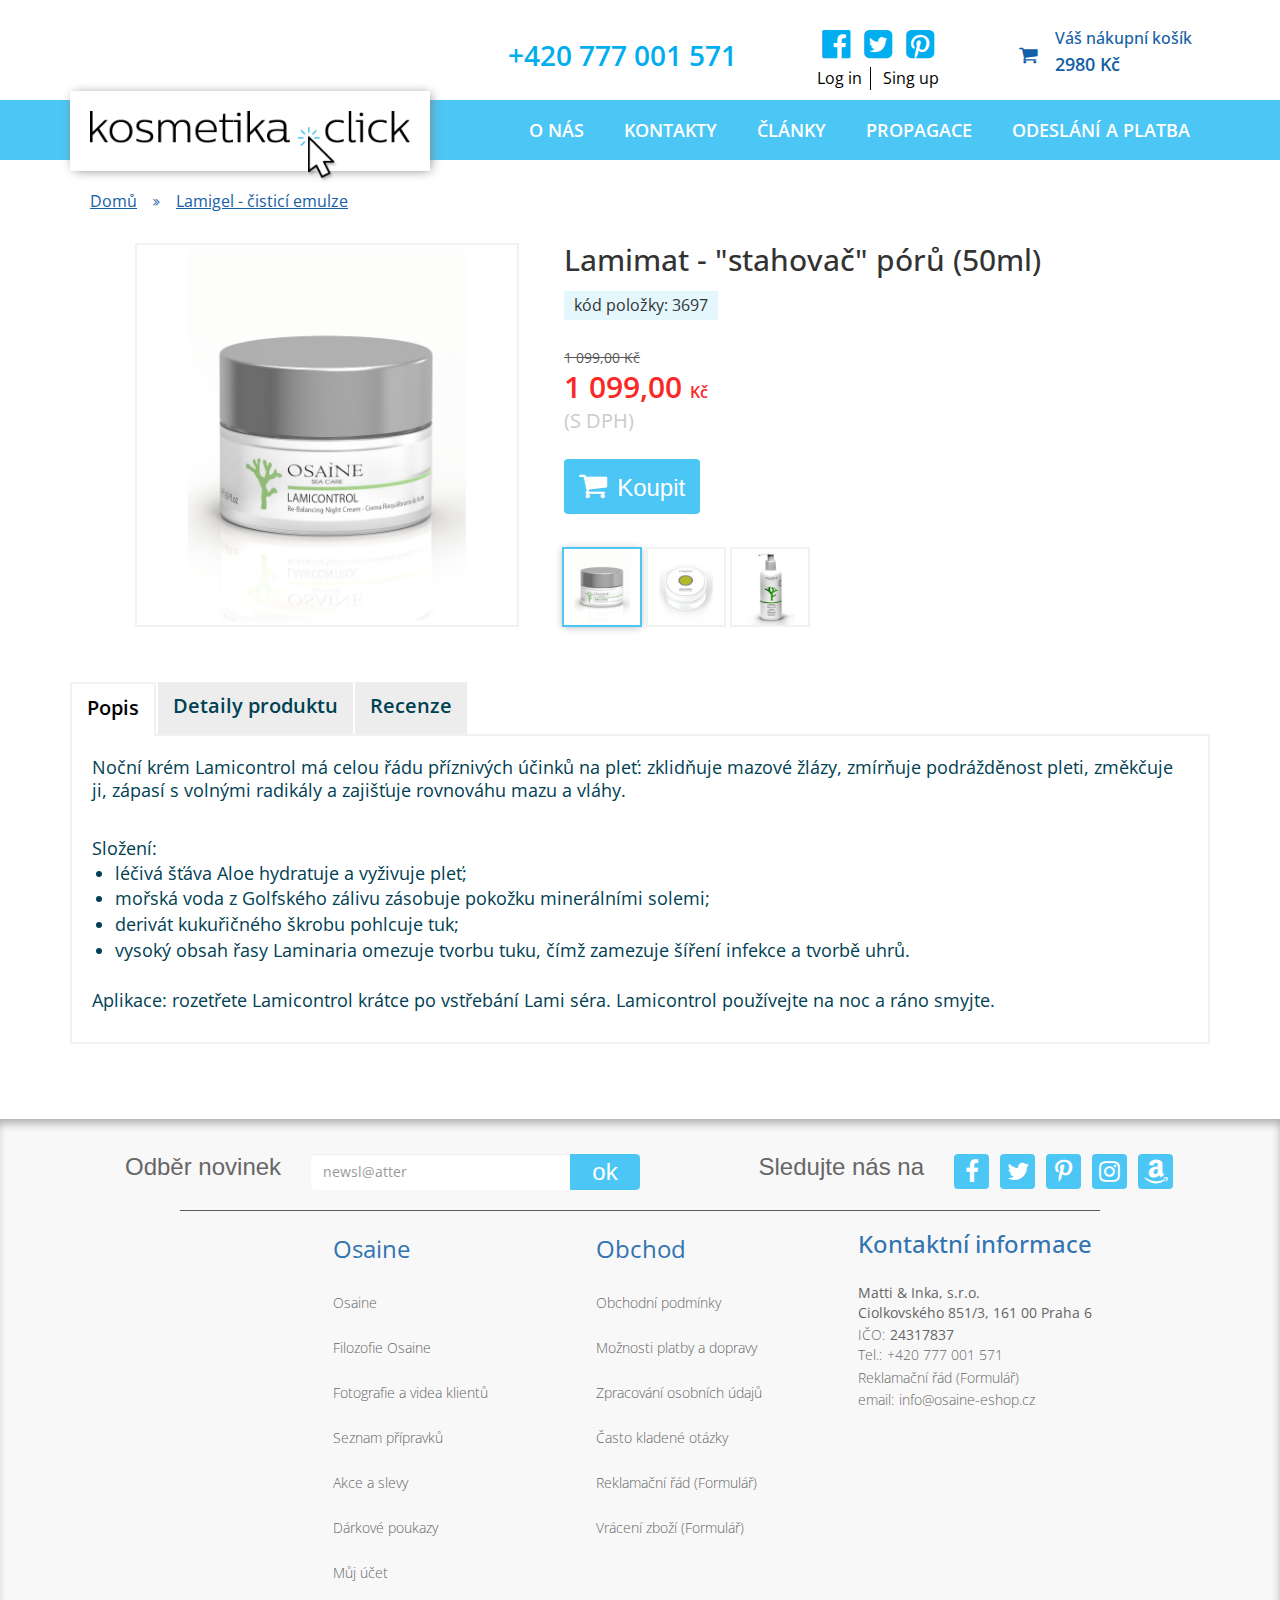
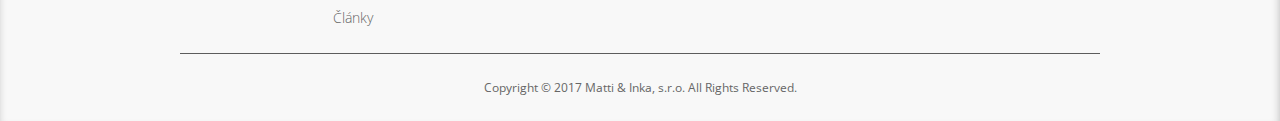
==== commit 74309a8b: "karta-tovara" ====
--- a/shop_karta_tovara.html
+++ b/shop_karta_tovara.html
@@ -1,7 +1,7 @@
 <!DOCTYPE html>
 <html lang="cs">
    <head>
-      <title>Osaine</title>
+      <title>kosmetika click</title>
       <meta content="width=device-width, initial-scale=1, user-scalable=no" name="viewport">
       <meta content="text/html; charset=utf-8" http-equiv="Content-Type">
       <link href="https://fonts.googleapis.com/css?family=Open+Sans:400,600" rel="stylesheet">
@@ -15,10 +15,43 @@
       <script src="assets/bootstrap-touchspin-master/src/jquery.bootstrap-touchspin.js"></script>
    </head>
    <body>
-      <header>
+  <header>
+      <div class="container header-container">
+            <div class="contacts-header vertical-align">
+               <ul>
+                  <li><a href="tel:+420777001571">+420 777 001 571</a></li>
+               </ul>
+            </div>
+            <div class="col-lg-3">
+            <div class="social-links-contaner vertical-align">
+               <ul>
+                  <li><a href="#"><i class="fa fa-facebook-official" aria-hidden="true"></i></a></li>
+                  <li><a href="#"><i class="fa fa-twitter-square" aria-hidden="true"></i></a></li>
+                  <li><a href="#"><i class="fa fa-pinterest-square" aria-hidden="true"></i></a></li>
+               </ul>
+            </div>
+            <div class="auth-container">
+               <ul>
+                  <li><a href="#">Log in</a></li>
+                  <li><a href="#">Sing up</a></li>
+               </ul>
+            </div>
+         </div>
+         <div class="shopping-cart-container vertical-align">
+            <div class="row vertical-align">
+            <div class="cart-icon col-lg-2"><i class="fa fa-shopping-cart" aria-hidden="true"></i></div>
+            <div class="amount col-lg-10">
+               <h5>Váš nákupní košík</h5>
+               <p>2980 Kč</p>
+            </div>
+         </div>
+         </div>
+      </div>
+      <div class="sub-header-container">
          <div class="container">
+         <div class="row">
             <div class="navbar navbar-inverse">
-               <div class="navbar-header">
+               <div class="navbar-header col-lg-4">
                   <button class="navbar-toggle" data-target=".navbar-collapse" data-toggle="collapse" type="button"><span class="icon-bar"></span> <span class="icon-bar"></span> <span class="icon-bar"></span></button>
                   <div class="logo">
                      <a class="navbar-brand" href="index.html"><img alt="logo" src="images/logo.png"></a>
@@ -43,47 +76,41 @@
                   <div class="nav-bar-menu-container">
                      <ul class="nav navbar-nav">
                         <li>
-                           <a href="#">Domů</a>
-                        </li>
-                        <li>
-                           <a href="about.html">O nás</a>
-                        </li>
-                        <li>
-                           <a href="#contact">Kontakty</a>
+                           <a href="#">O nás</a>
+                        </li>
+                        <li>
+                           <a href="#">Kontakty</a>
+                        </li>
+                        <li>
+                           <a href="#">Články</a>
+                        </li>
+                        <li>
+                           <a href="#">Propagace</a>
+                        </li>
+                        <li>
+                           <a href="#">Odeslání a platba</a>
                         </li>
                      </ul>
-                     <div class="lang-nav">
-                        <div class="sing-in">
-                           <a class="sign-in" href="singin.html">Přihlásit se</a>
-                        </div>
-                        <ul class="nav navbar-nav localisation">
-                           <li>
-                              <a href="#"><span>Česky</span><img alt="ch" src="images/czech-flag.png"></a>
-                           </li>
-                           <li>
-                              <a href="#about"><img alt="pl" src="images/poland-flag.png"><span>Polski</span></a>
-                           </li>
-                        </ul>
-                     </div>
                   </div>
                </div>
                <!--/.nav-collapse -->
             </div>
-         </div>
+            </div>
+         </div>
+         <div>
       </header>
       <main>
          <div class="container products item">
             <nav>
-               <ul id="breadcrumb">
-                  <li><a href="#">Domů</a></li>
-                  <li><a href="#">Akné</a></li>
-                  <li><a href="#" class="active-crumb">Lamimat - "stahovač" pórů (50ml)</a></li>
+               <ul id="breadcrumb" class="col-lg-12">
+                  <li><a href="#">Domů </a></li>
+                  <li><a href="#">Lamigel - čisticí emulze</a></li>
                </ul>
             </nav>
             <div class="clearfix"></div>
             <div class="col-lg-12 about-item">
                <div class="raw">
-                  <div class="col-lg-4 col-sm-5 photo-wrap">
+                  <div class="col-lg-5 col-sm-5 photo-wrap">
                      <div id="myCarousel" class="carousel slide item-card" data-ride="carousel" data-interval="0">
                         <!-- Indicators -->
                         <ol class="carousel-indicators">
@@ -92,7 +119,7 @@
                            <li data-target="#myCarousel" data-slide-to="2"><span><img src="images/lamigel-cistici-emulze-250ml.jpeg" class="img-responsive" alt="img"></span></li>
                         </ol>
                         <!-- Wrapper for slides -->
-                        <div class="carousel-inner">
+                        <div class="carousel-inner carousel-container">
                            <div class="item active">
                               <img src="images/lamicontrol-nocni-krem-50ml.jpeg"  alt="img">
                            </div>
@@ -105,24 +132,16 @@
                         </div>
                      </div>
                   </div>
-                  <div class="col-lg-6 col-sm-6 pull-right title-price-quantity">
+                  <div class="col-lg-6 col-sm-6 title-price-quantity">
                      <h1>Lamimat - "stahovač" pórů (50ml)</h1>
-                     <h2>1099,00 Kč</h2>
-                     <p>S DPH</p>
-                     <div class = "quantity-container">
-                        <div class ="quantity-input-wrap">
-                           <input id="quantity" type="text" value="1" name="quantity">
-                        </div>
-                        <script>
-                           $("input[name='quantity']").TouchSpin({
-                             verticalbuttons: true,
-                             verticalupclass: 'glyphicon glyphicon-plus',
-                             verticaldownclass: 'glyphicon glyphicon-minus',
-                             min: 1
-                           });
-                        </script>
+                     <p class="code">kód položky: 3697</p>
+                     <p class="price-before">1 099,00 Kč</p>
+                     <h2>1 099,00 <span>Kč</span></h2>
+                     <p class="dph">(S DPH)</p>
                       <form method="get" action="shoping-cart.html">
-                           <button class="btn btn-primary buy-btn" type="submit"><img alt="" src="images/shoping-cart.png"><span class="by-button-mobile">Koupit</span></button> <button class="btn btn-primary like-btn" type="submit"><img alt="" src="images/like.png"></button>
+                            <button class="btn btn-primary buy-btn" type="submit" data-toggle="modal" data-target="#koupit-modal">
+                                 <div class="icon-container"><i class="fa fa-shopping-cart" aria-hidden="true"></i></div>Koupit
+                              </button>
                  </form>
                      </div>
                   </div>
@@ -130,10 +149,11 @@
                <div class="clearfix"></div>
                <div class="product-info-container">
                   <ul class="nav nav-tabs product-info-navigation">
-                     <li role="presentation" class="active"><a href="#POPIS" data-toggle="tab">POPIS</a></li>
-                     <li role="presentation" ><a href="#DETAILY" data-toggle="tab">DETAILY PRODUKTU</a></li>
+                     <li role="presentation" class="active"><a href="#POPIS" data-toggle="tab">Popis</a></li>
+                     <li role="presentation" ><a href="#DETAILY" data-toggle="tab">Detaily produktu</a></li>
+                     <li role="presentation" ><a href="#RECENZE" data-toggle="tab">Recenze</a></li>
                   </ul>
-                  <div class="tab-content">
+                  <div class="tab-content karta-tovara-tabs-container">
                      <div id="POPIS" class="additional-info-tab tab-pane in active">
                         <p>Noční krém Lamicontrol má celou řádu příznivých účinků na pleť: zklidňuje mazové žlázy, zmírňuje podrážděnost pleti, změkčuje ji, zápasí s volnými radikály a zajišťuje rovnováhu mazu a vláhy.</p>
                         <div>
@@ -148,110 +168,19 @@
                         <p>Aplikace: rozetřete Lamicontrol krátce po vstřebání Lami séra. Lamicontrol používejte na noc a ráno smyjte.</p>
                      </div>
                      <div  id ="DETAILY" class="product-details-tab tab-pane">
-                        <p>Kód<span> 116</span></p>
-                        <p>Nejprve produkty skladem<span> 10 ks</span></p>
+                        <p>Detali</p>
+                     </div>
+                     <div  id ="RECENZE" class="product-details-tab tab-pane">
+                        <p>Recenze</p>
                      </div>
                   </div>
                </div>
             </div>
 
             <div class="clearfix"></div>
-            <!-- recommendations -->
-            <div class="recommend">
-               <h4><span>8 dalších produktů ve stejné kategorii:</span></h4>
-               <script>
-                  $(document).ready(function() { 
-                  	$("#owl-demo5").owlCarousel({
-                   
-                  	  autoPlay: 8000, //Set AutoPlay to 8 seconds
-                   
-                  	  items :4,
-                  	  itemsDesktop : [640,5],
-                  	  itemsDesktopSmall : [414,4],
-                  	  navigation : true
-                   
-                  	});
-                  	 //mobile tabs-to colapse
-                  $('.product-info-navigation').tabCollapse();
-                  }); 
-               </script>
-               <div id="owl-demo5" class="owl-carousel">
-                  <div class="item">
-                     <a href="single.html"><img alt="img" class="img-responsive" src="images/lamigel-cistici-emulze-250ml.jpeg"></a>
-                     <div class="agile-product-text">
-                        <a href="single.html">Lamigel - čisticí emulze </a>
-                        <h6>450,41 Kč</h6>
-                        <div class="">
-                           <button class="btn btn-primary buy-btn" type="submit"><img alt="" src="images/shoping-cart.png">Koupit</button> <button class="btn btn-primary like-btn" type="submit"><img alt="" src="images/like.png"></button>
-                        </div>
-                     </div>
-                  </div>
-                  <div class="item">
-                     <a href="single.html"><img src="images/lamitonik-pletova-voda-250ml.jpeg" class="img-responsive"  alt="img"></a>
-                     <div class="agile-product-text">
-                        <a href="single.html">LLamiserum - matující "požírač tuku"</a>
-                        <h6>450,41 Kč</h6>
-                        <div class="">
-                           <button class="btn btn-primary buy-btn" type="submit"><img alt="" src="images/shoping-cart.png">Koupit</button> <button class="btn btn-primary like-btn" type="submit"><img alt="" src="images/like.png"></button>
-                        </div>
-                     </div>
-                  </div>
-                  <div class="item">
-                     <a href="single.html"><img src="images/lamiphial-30-ml.jpeg" class="img-responsive" alt="img"></a>
-                     <div class="agile-product-text">
-                        <a href="single.html">Lamigel - čisticí emulze</a>
-                        <h6>450,41 Kč</h6>
-                        <div class="">
-                           <button class="btn btn-primary buy-btn" type="submit"><img alt="" src="images/shoping-cart.png">Koupit</button> <button class="btn btn-primary like-btn" type="submit"><img alt="" src="images/like.png"></button>
-                        </div>
-                     </div>
-                  </div>
-                  <div class="item">
-                     <a href="single.html"><img src="images/lamicontrol-nocni-krem-50ml.jpeg" class="img-responsive" alt="img"></a>
-                     <div class="agile-product-text">
-                        <a href="single.html">Lamigel - čisticí emulze</a>
-                        <h6>450,41 Kč</h6>
-                        <div class="">
-                           <button class="btn btn-primary buy-btn" type="submit"><img alt="" src="images/shoping-cart.png">Koupit</button> <button class="btn btn-primary like-btn" type="submit"><img alt="" src="images/like.png"></button>
-                        </div>
-                     </div>
-                  </div>
-                  <div class="item">
-                     <a href="single.html"><img src="images/lamigel-cistici-emulze-250ml-2.jpeg" class="img-responsive" alt="img"></a>
-                     <div class="agile-product-text">
-                        <a href="single.html">Lamigel - čisticí emulze</a>
-                        <h6>450,41 Kč</h6>
-                        <div class="">
-                           <button class="btn btn-primary buy-btn" type="submit"><img alt="" src="images/shoping-cart.png">Koupit</button> <button class="btn btn-primary like-btn" type="submit"><img alt="" src="images/like.png"></button>
-                        </div>
-                     </div>
-                  </div>
-                  <div class="item">
-                     <a href="single.html"><img src="images/fluid-sunscreen-75-ml.jpeg" class="img-responsive" alt="img"></a>
-                     <div class="agile-product-text">
-                        <a href="single.html">Lamigel - čisticí emulze</a>
-                        <h6>450,41 Kč</h6>
-                        <div class="">
-                           <button class="btn btn-primary buy-btn" type="submit"><img alt="" src="images/shoping-cart.png">Koupit</button> <button class="btn btn-primary like-btn" type="submit"><img alt="" src="images/like.png"></button>
-                        </div>
-                     </div>
-                  </div>
-                  <div class="item">
-                     <a href="single.html"><img src="images/renovujici-denni-krem-50ml.jpeg" class="img-responsive" alt="img"></a>
-                     <div class="agile-product-text">
-                        <a href="single.html">Lamigel - čisticí emulze</a>
-                        <h6>450,41 Kč</h6>
-                        <div class="">
-                           <button class="btn btn-primary buy-btn" type="submit"><img alt="" src="images/shoping-cart.png">Koupit</button><button class="btn btn-primary like-btn" type="submit"><img alt="" src="images/like.png"></button>
-                        </div>
-                     </div>
-                  </div>
-               </div>
-            </div>
-            <!-- //recommendations -->
-         </div>
       </main>
       <footer>
+      <div class="footer-container">
          <div class="container">
             <div class="footer">
                <div class="footer-top">
@@ -260,7 +189,7 @@
                         <h4>Odběr novinek</h4>
                         <form action="#" method="post">
                            <div class="input-group">
-                              <input class="form-control email-subscribe-input" placeholder="zadejte svůj e-mail" type="email"> <span class="input-group-btn"><button class="btn btn-default email-subscribe-btn" type="button"><span class="input-group-btn">ok</span></button></span>
+                              <input class="form-control email-subscribe-input" placeholder="newsl@atter" type="email"> <span class="input-group-btn"><button class="btn btn-default email-subscribe-btn" type="button"><span class="input-group-btn">ok</span></button></span>
                            </div>
                            <!-- /input-group -->
                         </form>
@@ -271,13 +200,19 @@
                            <h4>Sledujte nás na</h4>
                            <ul>
                               <li>
-                                 <a href="#"><i aria-hidden="true" class="fa fa-facebook"></i></a>
-                              </li>
-                              <li>
-                                 <a href="#"><i aria-hidden="true" class="fa fa-twitter"></i></a>
-                              </li>
-                              <li>
-                                 <a href="#"><i aria-hidden="true" class="fa fa-pinterest-p"></i></a>
+                                 <a href="#"><i class="fa fa-facebook" aria-hidden="true"></i></a>
+                              </li>
+                              <li>
+                                 <a href="#"><i class="fa fa-twitter" aria-hidden="true"></i></a>
+                              </li>
+                              <li>
+                                 <a href="#"><i class="fa fa-pinterest-p" aria-hidden="true"></i></a>
+                              </li>
+                              <li>
+                                 <a href="#"><i class="fa fa-instagram" aria-hidden="true"></i></a>
+                              </li>
+                              <li>
+                                 <a href="#"><i class="fa fa-amazon" aria-hidden="true"></i></a>
                               </li>
                            </ul>
                         </div>
@@ -366,6 +301,7 @@
                </div>
             </div>
          </div>
+      </div>
       </footer>
       <script src="assets/bootstrap-tabcollapse-master/bootstrap-tabcollapse.js"></script>
       <script src="scripts/custom-scripts.js"></script> 
--- a/styles/osaine-styles.css
+++ b/styles/osaine-styles.css
@@ -257,7 +257,7 @@
 	background-color: #81d7f7;
 }
 .nav.home-page-navigation > li > a:focus {
-	
+
 }
 .nav.home-page-navigation > li.active > a:hover {
 	background-color: transparent;
@@ -508,10 +508,6 @@
 
 /*-- shop_kategorii --*/
 
-#breadcrumb {
-	list-style: none;
-	display: inline-block;
-}
 
 .breadcrumb-container,
 .item #breadcrumb {
@@ -519,74 +515,38 @@
 }
 
 #breadcrumb li {
-	float: left;
+	display: inline-block;
+
 }
 
 #breadcrumb li a {
-	color: #004153;
+	color: #1460a6;
 	display: block;
 	background-color: rgba(255, 255, 255, 0.5);
-	text-decoration: none;
+	text-decoration: underline;
 	position: relative;
 	padding: 0 10px 0 5px;
-	height: 22px;
-	text-align: center;
-	margin-right: 23px;
 	font-size: 16px;
+	margin-right: 20px;
 }
 
 #breadcrumb .active-crumb {
 	background-color: rgba(255, 255, 255, 0.8);
 }
 
-#breadcrumb .active-crumb:before,
-#breadcrumb .active-crumb:after {
-	border: 0 solid rgba(255, 255, 255, 0.8);
+
+#breadcrumb li a:after {
+	content: "\f101";
+  font-family: FontAwesome;
+  position: absolute;
+  top: 4px;
+  right: -13px;
+  text-decoration: none;
+  font-size: 12px;
+  cursor: default;
+}
+#breadcrumb li:last-child a:after {
 	content: "";
-	position: absolute;
-	top: 0;
-	border-width: 11px 10px;
-	width: 0;
-	height: 0;
-}
-
-#breadcrumb li:first-child a {
-	padding-left: 15px;
-	-moz-border-radius: 4px 0 0 4px;
-	-webkit-border-radius: 4px;
-	border-radius: 0;
-}
-
-#breadcrumb li:first-child a:before {
-	border: none;
-}
-
-#breadcrumb li a:before,
-#breadcrumb li a:after {
-	content: "";
-	position: absolute;
-	top: 0;
-	border: 0 solid rgba(255, 255, 255, 0.5);
-	border-width: 11px 10px;
-	width: 0;
-	height: 0;
-}
-
-#breadcrumb li a:before,
-#breadcrumb .active-crumb:before {
-	left: -20px;
-	border-left-color: transparent;
-}
-
-#breadcrumb li a:after,
-#breadcrumb .active-crumb:after {
-	left: 100%;
-	border-color: transparent;
-	border-left-color: rgba(255, 255, 255, 0.5);
-}
-
-#breadcrumb .active-crumb:after {
-	border-left-color: rgba(255, 255, 255, 0.8);
 }
 
 .additional-info {
@@ -792,51 +752,75 @@
 	padding: 25px;
 	background-color: rgba(255, 255, 255, 0.8);
 }
-
+.carousel-container {
+	 border: 2px solid #f1f1f1;
+}
 .carousel.item-card {
 	margin: 0 15px 0 25px;
 }
 
 .carousel-indicators {
-	position: absolute;
-	bottom: -11px;
-	left: 410px;
-	z-index: 15;
-	padding-left: 0;
-	margin-left: -30%;
-	text-align: center;
-	list-style: none;
-	width: auto;
+    position: absolute;
+    bottom: -15px;
+    left: 525px;
+    z-index: 15;
+    padding-left: 0;
+    margin-left: -30%;
+    text-align: center;
+    list-style: none;
+    width: 282px;
 }
 
 .carousel-indicators .active {
 	width: 80px;
 	height: 80px;
 	border-radius: 0;
-	border: 1px solid #b9d1dd;
+	border: 2px solid #4cc6f4;
 	-webkit-box-shadow: 0px 1px 8px -1px rgba(179, 179, 179, 1);
 	-moz-box-shadow: 0px 1px 8px -1px rgba(179, 179, 179, 1);
 	box-shadow: 0px 1px 8px -1px rgba(179, 179, 179, 1);
 }
 
 .carousel-indicators li {
-	display: block;
+	display: inline-block;
 	width: 80px;
 	height: 80px;
 	margin: 0;
 	text-indent: -999px;
 	cursor: pointer;
-	border: 1px solid transparent;
-}
-
-.carousel-indicators li:nth-child(2) {
-	margin: 27px 0;
+	border: 2px solid #f1f1f1;
+	border-radius: 0;
 }
 
 .title-price-quantity h1 {
 	font-size: 30px;
-}
-
+	margin-bottom: 5px;
+}
+.title-price-quantity h2 {
+	font-size: 30px;
+	color: #fb2828;
+	font-weight: 600;
+}
+.title-price-quantity h2 span {
+	font-size: 16px;
+}
+
+.title-price-quantity .code {
+	font-size: 16px;
+	margin-bottom: 15px;
+	background-color: #e4f7fd;
+	padding: 0 10px;
+	display: inline-block;
+}
+.title-price-quantity  .price-before {
+	color: #595959;
+	font-size: 14px;
+	text-decoration: line-through;
+}
+.title-price-quantity .dph {
+	color: #cbcbcb;
+	margin: 0 0 20px 0;
+}
 .title-price-quantity .bootstrap-touchspin {
 	width: 95px;
 }
@@ -884,10 +868,6 @@
 	margin-right: 30px;
 }
 
-.title-price-quantity h2 {
-	margin-top: 15px;
-}
-
 .title-price-quantity p {
 	font-size: 20px;
 	margin-top: 10px;
@@ -900,11 +880,14 @@
 
 .product-info-container .nav-tabs li a {
 	color: #004153;
+	background-color: #ededed;
+	border:none;
+	border-radius: 0;
+	border-bottom: 3px solid #ededed;
 }
 
 .product-info-container .nav-tabs li a:hover {
-	background-color: transparent;
-	border-color: transparent;
+
 }
 
 .product-info-container .nav-tabs li.active a:hover {
@@ -912,26 +895,30 @@
 }
 
 .product-info-container .nav-tabs li.active a {
-	-webkit-box-shadow: 0px 1px 8px -1px rgba(179, 179, 179, 1);
-	-moz-box-shadow: 0px 1px 8px -1px rgba(179, 179, 179, 1);
-	box-shadow: 0px 1px 8px -1px rgba(179, 179, 179, 1);
-	border: none;
+	border: 2px solid #f1f1f1;
 	border-radius: 0;
+	background-color: #fff;
+	color: #000;
+	font-size: 20px;
+	font-weight: 600;
 }
 
 .product-info-container .nav-tabs a {
 	font-size: 20px;
+		color: #000;
+	font-size: 20px;
+	font-weight: 600;
 }
 
 .product-info-container .nav-tabs li.active,
 .product-info-container .nav-tabs a {
-	border: 1px solid transparent;
+
 	border-left: none;
 	color: #004153;
 }
-
 .product-info-container .nav-tabs li.active a:focus {
 	color: #004153;
+	border: 2px solid #f1f1f1;
 }
 
 .product-info-container .nav-tabs li.active a:after {
@@ -947,21 +934,21 @@
 
 .product-info-container .additional-info-tab,
 .product-details-tab {
-	-webkit-box-shadow: 0px 1px 8px -1px rgba(179, 179, 179, 1);
-	-moz-box-shadow: 0px 1px 8px -1px rgba(179, 179, 179, 1);
-	box-shadow: 0px 1px 8px -1px rgba(179, 179, 179, 1);
 	padding: 20px;
 	background-color: #fff;
-}
-
+	border: 2px solid #f1f1f1;
+}
+.karta-tovara-tabs-container {
+	margin-bottom: 75px;
+}
 .additional-info-tab p {
-	font-size: 20px;
+	font-size: 18px;
 	line-height: 1.3em;
 }
 
 .additional-info-tab ul {
 	margin: 0 0 25px 15px;
-	font-size: 20px;
+	font-size: 18px;
 }
 
 .additional-info-tab.tab-pane li {
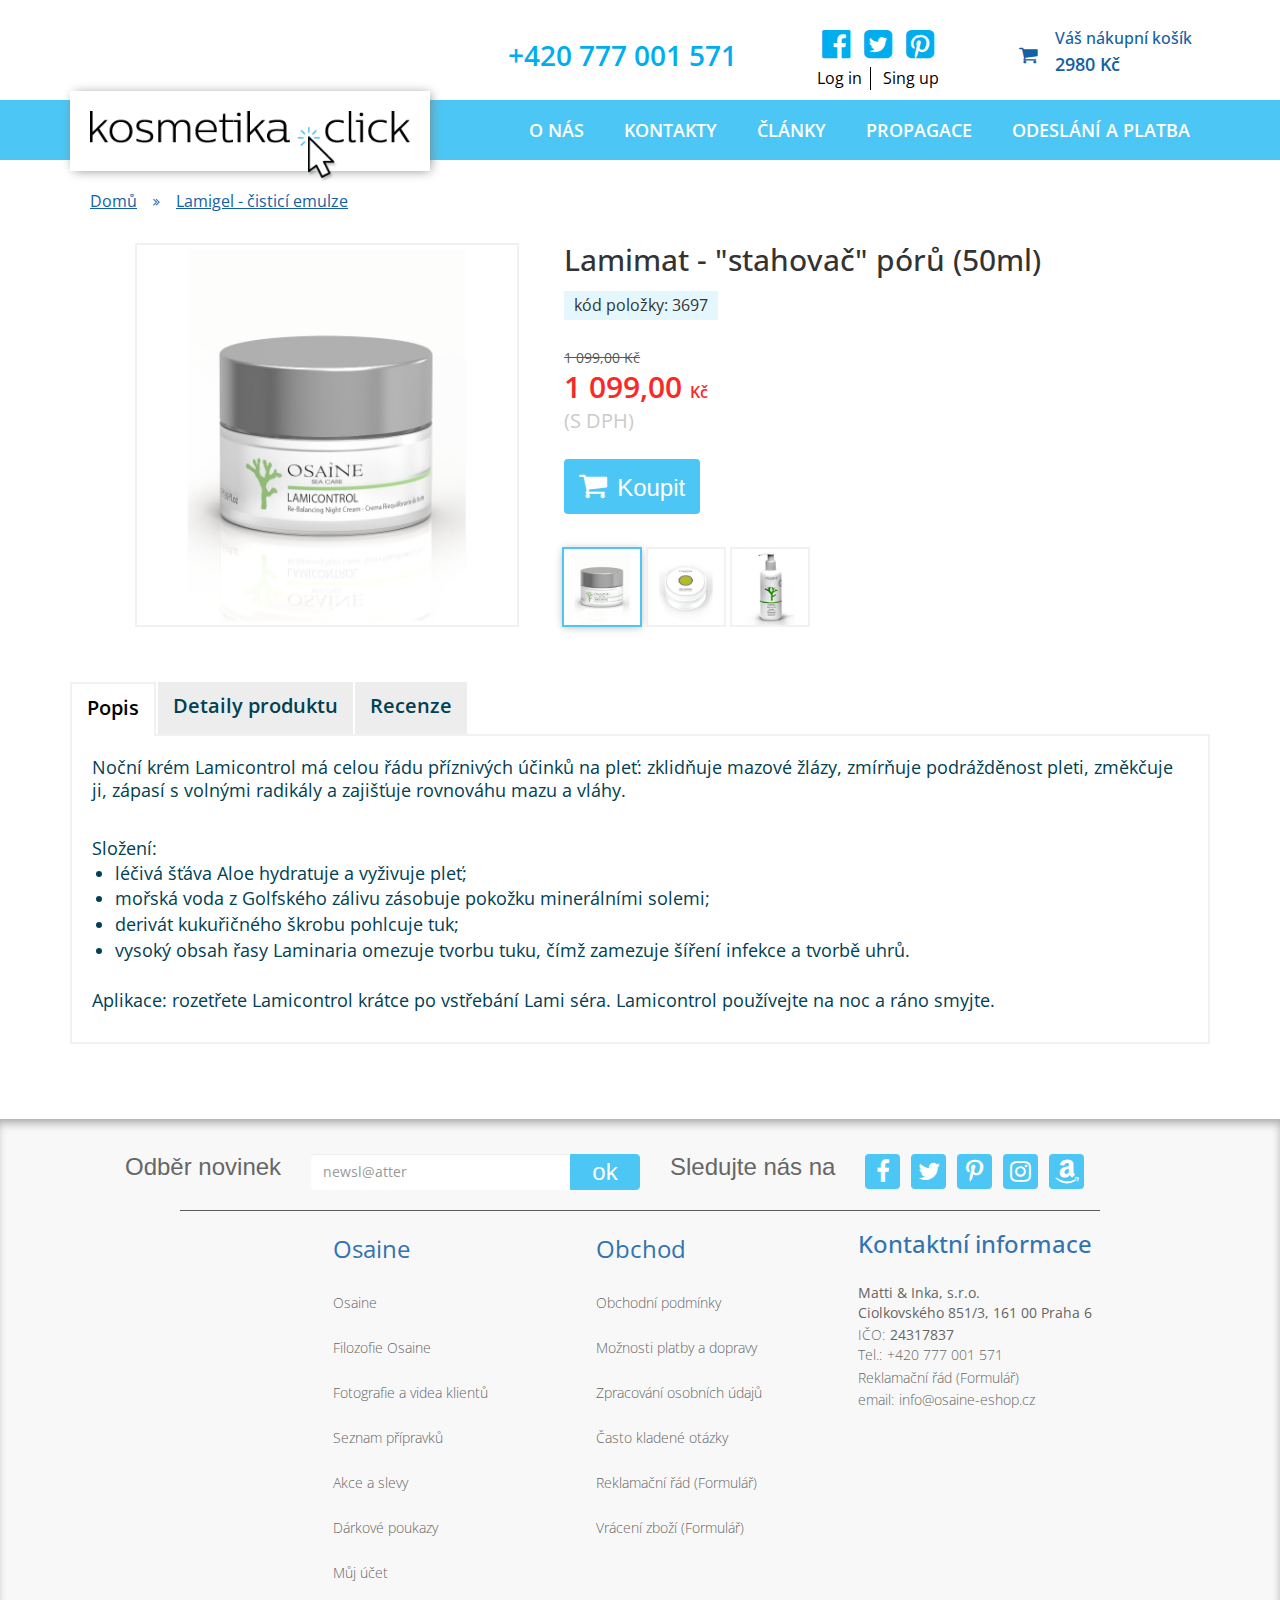
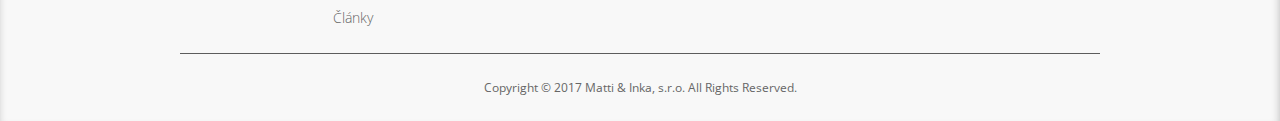
==== commit 6c69cff4: "mobile ver" ====
--- a/shop_karta_tovara.html
+++ b/shop_karta_tovara.html
@@ -138,7 +138,7 @@
                      <p class="price-before">1 099,00 Kč</p>
                      <h2>1 099,00 <span>Kč</span></h2>
                      <p class="dph">(S DPH)</p>
-                      <form method="get" action="shoping-cart.html">
+                      <form method="get" action="#">
                             <button class="btn btn-primary buy-btn" type="submit" data-toggle="modal" data-target="#koupit-modal">
                                  <div class="icon-container"><i class="fa fa-shopping-cart" aria-hidden="true"></i></div>Koupit
                               </button>
@@ -178,6 +178,131 @@
             </div>
 
             <div class="clearfix"></div>
+                 <!-- Trigger the modal with a button -->
+               <!-- Modal -->
+               <div id="koupit-modal" class="modal fade" role="dialog">
+                  <div class="koupit-modal modal-dialog">
+                     <!-- Modal content-->
+                     <div class="modal-content">
+                        <div class="modal-header">
+                           <button type="button" class="close close-modal" data-dismiss="modal"><i class="fa fa-times-circle" aria-hidden="true"></i></button>
+
+                           <h4 class="modal-title">Vozík</h4>
+                           <p>Chastka</p>
+                        </div>
+                        <div class="modal-body">
+                           <div class="row modal-content-body">
+                           <div class="cart-item-container col-lg-12">
+                            <div class="col-lg-12 item-grid-container">
+                                <div class="row vertical-align">
+                                
+                                 <div class="col-lg-2">
+                                    <div class="item-illustration-container">
+                                       <a href="#" class="close-button-purchase-item"><i class="fa fa-times-circle-o" aria-hidden="true"></i></a>
+                                        <img src="images/lamicontrol-nocni-krem-50ml.jpeg" alt="lamicontrol-nocni-krem-50ml">
+                                    </div>
+                                 </div>
+                                 <div class="col-lg-10">
+                          
+                                    
+ <h4 class="item-title">Lamimat - "stahovač" pórů (50ml)</h4>
+                                    <div class="vertical-align">
+                                    <div class="item-price-container col-lg-6">
+                                        <p>1 099,00 <span>Kč</span></p>
+                                    </div>
+                                    <div class="item-quantity-container vertical-align col-lg-3">
+                                        <a href="javascript:void(0)"><i class="fa fa-minus" aria-hidden="true"></i></a>
+                                        <input type="text">
+                                        <a href="javascript:void(0)"><i class="fa fa-plus" aria-hidden="true"></i></a>
+                                    </div>
+                                    <div class="item-multiply-price-container col-lg-3">
+                                        <p>1 099,00 <span>Kč</span></p>
+                                    </div>
+                                 </div>
+                                 </div>
+                                </div>
+                            </div>
+                        </div>
+                                                   <div class="cart-item-container col-lg-12">
+                            <div class="col-lg-12 item-grid-container">
+                                <div class="row vertical-align">
+                                
+                                 <div class="col-lg-2">
+                                    <div class="item-illustration-container">
+                                       <a href="#" class="close-button-purchase-item"><i class="fa fa-times-circle-o" aria-hidden="true"></i></a>
+                                        <img src="images/lamiphial-30-ml.jpeg" alt="lamiphial-30-ml">
+                                    </div>
+                                 </div>
+                                 <div class="col-lg-10">
+                          
+                                    
+ <h4 class="item-title">Lamimat - "stahovač" pórů (50ml)</h4>
+                                    <div class="vertical-align">
+                                    <div class="item-price-container col-lg-6">
+                                        <p>1 099,00 <span>Kč</span></p>
+                                    </div>
+                                    <div class="item-quantity-container vertical-align col-lg-3">
+                                        <a href="javascript:void(0)"><i class="fa fa-minus" aria-hidden="true"></i></a>
+                                        <input type="text">
+                                        <a href="javascript:void(0)"><i class="fa fa-plus" aria-hidden="true"></i></a>
+                                    </div>
+                                    <div class="item-multiply-price-container col-lg-3">
+                                        <p>1 099,00 <span>Kč</span></p>
+                                    </div>
+                                 </div>
+                                 </div>
+                                </div>
+                            </div>
+                        </div>
+                        <div class="clearfix"></div>
+
+                        <!--<div class="total-check-container">
+                           <div class="col-lg-12">
+                            <div class="row">
+     
+                                <div class="col-lg-8">
+                                           <button class="btn btn-primary buy-btn" type="submit">
+                                 Pokračujte v nákupu
+                              </button>
+                                </div>
+                                 <div class="col-lg-4 place-order-container">
+                                    <h4>Сelkem:</h4>
+                                    <p class="total-check">2 648,41 <span>Kč</span></p>
+                                    <button class="btn btn-primary buy-btn" type="submit">
+                                 Umístěte objednávku
+                              </button>
+                                </div>
+                            </div>
+                         </div>
+                        </div>-->
+                        <div class="total-check-container">
+                           
+                           
+     
+                              <div class="back-to-shop-container">
+                              <button class="btn btn-primary buy-btn back-to-shop" type="submit">
+                                 Pokračujte v nákupu
+                              </button>
+                                </div>
+                                 <div class="place-order-container">
+                                    <h4>Сelkem:</h4>
+                                    <p class="total-check">2 648,41 <span>Kč</span></p>
+                                    <button class="btn btn-primary buy-btn" type="submit">
+                                 Umístěte objednávku
+                              </button>
+                                </div>
+                           
+                    
+                        </div>
+                        <div class="clearfix"></div>
+
+
+                           </div>
+                        </div>
+                     </div>
+                  </div>
+               </div>
+               <!-- //Modal -->
       </main>
       <footer>
       <div class="footer-container">
@@ -185,7 +310,7 @@
             <div class="footer">
                <div class="footer-top">
                   <div class="row">
-                     <div class="col-lg-6 col-sm-7 email-subscription">
+                     <div class="col-lg-6 col-sm-12 col-xs-12 email-subscription">
                         <h4>Odběr novinek</h4>
                         <form action="#" method="post">
                            <div class="input-group">
@@ -195,10 +320,10 @@
                         </form>
                      </div>
                      <!-- /.col-lg-6 -->
-                     <div class="social-icons">
+                     <div class="social-icons col-lg-6 col-sm-12 col-sx-12">
                         <div class="mobile-align">
                            <h4>Sledujte nás na</h4>
-                           <ul>
+                           <ul class="social-icons-list">
                               <li>
                                  <a href="#"><i class="fa fa-facebook" aria-hidden="true"></i></a>
                               </li>
@@ -224,7 +349,7 @@
                   <div class="footer-nav">
                      <div class="col-lg-2 empty-div"></div>
                      <div class="about-company">
-                        <button data-toggle="" data-target="#osaine">Osaine <i class="fa fa-chevron-down" aria-hidden="true"></i></button>
+                        <button data-toggle="" data-target="#osaine" class="collapsed">Osaine</button>
                         <div id="osaine">
                            <ul>
                               <li>
@@ -255,7 +380,7 @@
                         </div>
                      </div>
                      <div class="shop">
-                        <button data-toggle="" data-target="#obchod">Obchod <i class="fa fa-chevron-down" aria-hidden="true"></i></button>
+                        <button data-toggle="" data-target="#obchod" class="collapsed">Obchod</button>
                         <div id="obchod">
                            <ul>
                               <li>
--- a/styles/osaine-styles.css
+++ b/styles/osaine-styles.css
@@ -39,7 +39,122 @@
   display: flex;
   align-items: center;
 }
-
+/*--radio button --*/
+.radio-container label {
+  margin: 2em;
+  display: block;
+  position: relative;
+  padding-left: 30px;
+  cursor: pointer;
+}
+
+.radio-container input {
+  height: 1px;
+  width: 1px;
+  opacity: 0;
+}
+
+.radio-container .outside {
+  display: inline-block;
+  position: absolute;
+  left: 0;
+  top: 50%;
+  margin-top: -10px;
+  width: 20px;
+  height: 20px;
+  border: 2px solid #848484;
+  border-radius: 50%;
+  -webkit-box-sizing: border-box;
+          box-sizing: border-box;
+  background: none;
+}
+
+.radio-container .inside {
+  position: absolute;
+  top: 50%;
+  left: 50%;
+  -webkit-transform: translate(-50%, -50%);
+          transform: translate(-50%, -50%);
+  display: inline-block;
+  border-radius: 50%;
+  width: 10px;
+  height: 10px;
+  background: #5eccf5;
+  left: 3px;
+  top: 3px;
+  -webkit-transform: scale(0, 0);
+          transform: scale(0, 0);
+}
+.radio-container .no-transforms .inside {
+  left: auto;
+  top: auto;
+  width: 0;
+  height: 0;
+}
+
+.radio-container input:checked + .outside .inside {
+  -webkit-animation: radio-select 0.1s linear;
+          animation: radio-select 0.1s linear;
+  -webkit-transform: scale(1, 1);
+          transform: scale(1, 1);
+
+}
+.radio-container .no-transforms input:checked + .outside .inside {
+  width: 10px;
+  height: 10px;
+}
+.radio-container input:checked + .outside {
+	border: 2px solid #5eccf5;
+}
+/*--END radio button--*/
+/*--checkbox--*/
+.checkbox-container .checkbox label:after{
+    content: '';
+    display: table;
+    clear: both;
+}
+
+.checkbox-container .checkbox .cr {
+    position: relative;
+    display: inline-block;
+    border: 1px solid #a9a9a9;
+    border-radius: .25em;
+    width: 1.3em;
+    height: 1.3em;
+    float: left;
+    margin-right: .5em;
+}
+
+
+
+.checkbox-container .checkbox .cr .cr-icon {
+    position: absolute;
+    font-size: .8em;
+    line-height: 0;
+    top: 50%;
+    left: 20%;
+}
+
+
+.checkbox-container .checkbox label input[type="checkbox"] {
+    display: none;
+}
+
+.checkbox-container .checkbox label input[type="checkbox"] + .cr > .cr-icon {
+    transform: scale(3) rotateZ(-20deg);
+    opacity: 0;
+    transition: all .3s ease-in;
+}
+
+.checkbox-container .checkbox label input[type="checkbox"]:checked + .cr > .cr-icon {
+    transform: scale(1) rotateZ(0deg);
+    opacity: 1;
+}
+
+.checkbox-container .checkbox label input[type="checkbox"]:disabled + .cr {
+    opacity: .5;
+}
+/*--END: checkbox--*/
 /*-- header --*/
 .auth-container li, .social-links-contaner li{
 	display: inline-block;
@@ -240,7 +355,103 @@
 	top: 2px;
 }
 /*-- //pagination  --*/
-
+/*-- inputs styles --*/
+.basic-input, .basic-input:focus {
+	border: none;
+	box-shadow: none;
+	outline: none;
+	border-radius: 0;
+	border-bottom: 1px solid #d9d9d9;
+}
+.basic-input {
+	border-bottom: 1px solid #d9d9d9;
+	font-size: 20px;
+	padding: 0 0 10px 0;
+}
+.basic-input::-webkit-input-placeholder { /* Chrome/Opera/Safari */
+  color: #d9d9d9;
+}
+.basic-input::-moz-placeholder { /* Firefox 19+ */
+  color: #d9d9d9;
+}
+.basic-input:-ms-input-placeholder { /* IE 10+ */
+  color: #d9d9d9;
+}
+.basic-input:-moz-placeholder { /* Firefox 18- */
+  color: #d9d9d9;
+}
+
+input[required].basic-input + label {
+    color: #d9d9d9;
+    font-size: 20px;
+    position: relative;
+    font-weight: 100;
+    top: -36px;
+    z-index: 1;
+}
+
+input[required].basic-input + label:after {
+    content:'*';
+    color: #ffcdb5;
+}
+
+input[required].basic-input:focus + label{
+    visibility: hidden;
+}
+
+/*-- END: inputs styles --*/
+/*-- dropdown styles --*/
+.basic-dropdown {
+	background-color: transparent;
+	border: none;
+	border-radius: 0;
+	color: #d9d9d9;
+	border-bottom: 1px solid #d9d9d9;
+	font-size: 20px;
+	width: 100%;
+	text-align: left;
+  padding-left: 0;
+}
+.basic-dropdown:hover {
+	background-color: transparent;
+	color: #d9d9d9;
+	border-bottom: 1px solid #d9d9d9;
+}
+.basic-dropdown .required {
+	 color: #ffcdb5;
+}
+.basic-dropdown.selected {
+	color:#000;
+}
+.basic-dropdown + .dropdown-menu {
+	width: 100%;
+}
+.basic-dropdown .caret {
+	  display: inline-block;
+    width: 0;
+    height: 0;
+    margin-left: 2px;
+    vertical-align: middle;
+    border-top: 4px dashed;
+    border-top: 4px solid \9;
+    border-right: 4px solid transparent;
+    border-left: 4px solid transparent;
+    position: absolute;
+    bottom: 15px;
+    right: 0;
+}
+.basic-dropdown.btn-primary:active, .basic-dropdown.btn-primary.active,
+ .open > .basic-dropdown.dropdown-toggle.btn-primary, .basic-dropdown.btn-primary:focus {
+ 		background-color: transparent;
+	color: #d9d9d9;
+	border-bottom: 1px solid #d9d9d9;
+ }
+ .basic-dropdown.btn-primary:active,
+ .basic-dropdown.btn-primary.active, 
+ .open > .basic-dropdown.dropdown-toggle.btn-primary {
+ 	box-shadow: none;
+ }
+/*-- END: dropdown style --*/
 /*-- home page --*/
 .top-banner img{
 	width: 100%;
@@ -319,67 +530,123 @@
 }
 /*-- //home page --*/
 /*-- modal buy item --*/
-
-.modal-open {
-	overflow: scroll;
-}
-
-.modal {
-	overflow-y: auto;
-}
-
-.modal-open {
-	overflow: auto;
-}
-
-.modal-open[style] {
-	padding-right: 0px !important;
-}
+.koupit-modal .modal-content {
+	border: none;
+	border-radius: 0;
+}
+.koupit-modal.modal-dialog {
+	border-radius: 0;
+}
+.koupit-modal .modal-header {
+	padding: 15px 35px;
+	position: relative;
+	border: none;
+}
+.koupit-modal .modal-header p {
+	text-align: right;
+	font-size: 14px;
+	color: #a1a1a1;
+	margin-top: 30px;
+	padding-right: 0;
+}
+.close-modal {
+	font-size: 35px;
+	position: absolute;
+	    right: 0;
+    margin-right: 20px;
+}
+.koupit-modal .item-title {
+	display: block;
+	padding: 0 15px;
+	margin-bottom: 20px;
+}
+
 
 .koupit-modal.modal-dialog .modal-title {
-	text-align: center;
-	color: #00a000;
+	color: #000;
 	margin-bottom: 0;
+	font-size: 24px;
 }
 
 .koupit-modal.modal-dialog {
-	width: 60%;
-}
-
-.koupit-modal.modal-dialog .product-name {
+	width: 920px;
+}
+
+.koupit-modal .close-button-purchase-item {
+		font-size: 25px;
+    color: #dddddd;
+    margin-right: 20px;
+    position: absolute;
+}
+.koupit-modal .item-multiply-price-container p{
+	font-size: 24px;
+}
+.koupit-modal .cart-item-container{
+	padding-bottom: 0;
+}
+.koupit-modal .total-check-container .total-check span,
+.koupit-modal .item-price-container p span,
+.koupit-modal .item-multiply-price-container p span {
 	font-size: 14px;
-	margin-top: 5px;
-}
-
-.modal-buy-item-navigation {
+}
+.koupit-modal .item-price-container p{
+	display: inline-block;
+	background-color: #feefe8;
+	padding: 2px 10px;
+	font-weight: 600;
+	color: #595959;
+	font-size: 24px;
+}
+.koupit-modal .close-button-purchase-item:hover {
+	color: #fe3c3c;
+}
+.koupit-modal .item-illustration-container {
+	position: relative;
+}
+.koupit-modal .place-order-container {
+	background-color: #feefe8;
+	padding: 0 10px 10px 10px;
+	display: flex;
+  justify-content: space-between;
+  flex-wrap: wrap;
+      width: 35%;
+}
+.koupit-modal .place-order-container h4 {
+	padding: 10px;
+	text-align: left;
+	display: block;
+}
+.koupit-modal .place-order-container p {
+	display: block;
 	text-align: right;
-}
-
-.modal-content-body {
-	padding: 30px;
-}
-
-.koupit-modal.modal-dialog h4 {
-	font-size: 16px;
-	font-weight: bolder;
-	margin-bottom: 20px;
-}
-
-.koupit-modal.modal-dialog .cart-content>p:first-child {
-	margin-bottom: 20px;
-}
-
-.modal-buy-item-navigation .buy-btn {
-	color: #fff;
-	padding: 5px 20px;
 	margin-right: 0;
-}
-
-.koupit-modal.modal-dialog .back-to-shop-btn {
-	background-color: #fff;
-}
-
-
+	padding: 10px;
+	align-self: center;
+}
+.koupit-modal .total-check-container {
+    padding: 0 20px 20px 20px;
+    width: 100%;
+    display: flex;
+    justify-content: space-between;
+  }
+ .koupit-modal .back-to-shop-container {
+ 		position: relative;
+   	padding-bottom: 20px;
+ }
+ .koupit-modal .place-order-container .buy-btn {
+ 	width: 100%;
+ }
+  .koupit-modal .buy-btn.back-to-shop {
+ 	    position: absolute;
+    bottom: 10px;
+    border: 1px solid #4cc6f4;
+    background-color: #fff;
+    color: #4cc6f4;
+ }
+ .koupit-modal .buy-btn.back-to-shop:hover {
+ 	color: #fff;
+ 	background-color: #4cc6f4; 
+ }
 /*-- //modal buy item --*/
 
 
@@ -1488,7 +1755,214 @@
 
 /*-- //orders --*/
 
-
+/*-- order --*/
+.order .title {
+	font-size: 28px;
+	margin: 30px 0;
+}
+.order .product-info-navigation {
+	margin-bottom: 50px;
+}
+.float-right-drp {
+	width: 80%;
+  float: right;
+}
+.radio-container {
+	width: 100%;
+  overflow: hidden;
+}
+.customer-form p {
+	font-size: 20px;
+	font-weight: 100;
+	margin-bottom: 10px; 
+}
+.customer-form .product-info-navigation {
+	margin-top: 0;
+}
+.customer-form .radio-container label {
+ 	font-size: 20px;
+	font-weight: 100;
+	margin: 5px;
+}
+.delivery-options-container {
+	margin-bottom: 20px;
+}
+.delivery-options-container .basic-dropdown {
+	font-size: 16px;
+}
+.pay-options-container {
+	margin-bottom: 40px;
+}
+.customer-form .characters-counter {
+	float: right;
+	font-size: 16px;
+	color: #d9d9d9;
+	font-weight: 100;
+	margin-top: 5px;
+}
+.order .buy-btn.send-order {
+	margin: 40px 0;
+}
+.order .buy-btn.send-order:hover {
+	color: #fff;
+}
+.city-container {
+	margin-top: 40px;
+}
+.customer-form .nav-tabs {
+    border-bottom: 2px solid #f1f1f1;
+    padding: 0 20px;
+  }
+  .auth-group {
+	  display: flex;
+    justify-content: space-between;
+    margin: 40px 0;
+}
+.auth-group a {
+	font-size: 16px;
+	color: #000;
+}
+.social-auth .social-icons{
+float: none;
+}
+.social-auth .social-icons ul {
+
+}
+.social-auth h4 {
+	margin-bottom: 25px;
+	color: #000;
+}
+.auth-group .buy-btn.send-order {
+	margin: 0;
+}
+/*--cart--*/
+.cart-container {
+	border: 1px solid #ededed;
+	margin-bottom: 70px;
+}
+.cart-container h3 {
+	padding: 43px 20px 15px 20px;
+}
+.cart-item-container {
+	padding: 20px;
+}
+.cart-item-container h4{
+	display: inline-block;
+}
+.cart-item-container .item-title a {
+	font-size: 25px;
+	color: #dddddd;
+	margin-right: 20px;
+}
+.cart-item-container .item-title a:hover {
+	color: #fe3c3c;
+}
+.item-grid-container {
+	border-bottom: 1px solid #ededed;
+	padding-bottom: 20px;
+}
+.item-illustration-container img {
+	max-width: 100%;
+}
+.item-price-container p, .item-multiply-price-container p {
+	font-size: 18px;
+}
+.total-check-container p span,
+.item-price-container p span,
+.item-multiply-price-container p span{
+	font-size: 14px;
+}
+.item-quantity-container {
+	display: flex;
+	justify-content: space-around;
+}
+.item-quantity-container input {
+  width: 30px;
+  padding: 2px;
+  outline: none;
+  box-shadow: none;
+  border: 1px solid #d8d8d8;
+  border-radius: 4px;
+  text-align: center;
+}
+.item-quantity-container input:focus {
+  border: 1px solid #4cc6f4;
+}
+.item-quantity-container a {
+ width: 20px;
+ height: 20px;
+ text-align: center;
+ color: #000;
+}
+.item-quantity-container a:hover {
+	background-color: #ededed;
+}
+.total-check-container {
+	padding: 0 20px 20px 20px;
+	overflow: hidden;
+}
+.total-check-container h4 {
+	font-size: 25px;
+	font-weight: 600;
+	text-align: right;
+}
+.total-check-container p {
+	font-size: 18px;
+	text-align: right;
+	font-weight: 600;
+	margin-right: 15px;
+}
+/*--END: cart--*/
+.promo-code-container span, .gift-cart-container span {
+	color: #fd827a;
+	font-size: 25px;
+	margin-right: 25px;
+}
+.promo-code-container input {
+	padding-bottom: 1px;
+	font-size: 18px;
+	display: none;
+}
+.promo-code-container {
+	margin-bottom: 45px;
+}
+.promo-code-container a, .gift-cart-container p {
+	font-size: 18px;
+	border-bottom: 1px dashed #4cc6f4;
+	display: inline-block;
+	color: #2a212c;
+	padding-bottom: 1px;
+}
+
+.gift-cart-container p {
+	border: none;
+	padding-bottom: 0;
+}
+.gift-cart-data-container {
+	float: right;
+}
+.gift-cart-data-container label {
+	font-size: 14px;
+	font-weight: 100;
+	    width: 120px;
+}
+.gift-cart-data-container input {
+	font-size: 14px;
+	padding: 0;
+	width: 195px;
+}
+.gift-cart-data-container .buy-btn.send-order {
+ font-size: 11px;
+ margin: 0;
+ margin-left: 5px;
+}
+.gift-cart-data-container .code-input-group:first-child {
+	margin: 25px 0;
+}
+.gift-cart-data-container .code-input-group:last-child {
+	margin-bottom: 150px;
+}
+/*--END: order--*/
 /*-- footer--*/
 .footer-container {
 	background-color: #f8f8f8;
@@ -1712,7 +2186,6 @@
 	}
 }
 
-
 /*-- //force-ipad-mobile-navbar-*/
 
 @media (max-width: 1200px) {
@@ -1782,9 +2255,6 @@
 		padding: 20px;
 		background-color: rgba(255, 255, 255, 0.8);
 	}
-	.btns-wrap {
-		display: none;
-	}
 	footer .container {
 		padding: 0;
 		width: 100%;
@@ -1812,7 +2282,15 @@
 		margin-left: 20px;
 	}
 }
-
+@media (max-width: 1200px) {
+	.footer .social-icons {
+		overflow: auto;
+		float: none;
+	}
+	.footer .email-subscription {
+		margin-bottom: 20px;
+	}
+}
 @media (max-width: 1024px) {
 	.container.products {
 		margin-top: 0;
@@ -1953,9 +2431,7 @@
 }
 
 @media (max-width: 767px) {
-	.empty-div {
-		display: none;
-	}
+
 	.email-subscription h4 {
 		float: none;
 		margin-bottom: 10px;
@@ -2021,76 +2497,7 @@
 		width: 100%;
 		display: inline-block;
 	}
-	#POPIS-collapse .panel-body div p {
-		margin-top: 35px;
-	}
-	#POPIS-collapse ul {
-		margin: 0 0 20px 18px;
-	}
-}
-
-@media (max-width: 667px) {
-	.about-item .quantity-input-wrap {
-		display: none;
-	}
-	.title-price-quantity h1 {
-		font-size: 20px;
-	}
-	.title-price-quantity h2 {
-		font-size: 20px;
-		margin-bottom: 60px;
-	}
-	.title-price-quantity {
-		width: 40%;
-	}
-	.photo-wrap {
-		width: 60%;
-	}
-	.carousel-indicators li,
-	.carousel-indicators .active {
-		width: 55px;
-		height: 55px;
-	}
-	.carousel-indicators {
-		bottom: -49px;
-		margin: 0;
-		left: 55%;
-	}
-	.title-price-quantity p {
-		display: none;
-	}
-}
-
-@media (max-width: 568px) {
-	.carousel-indicators {
-		bottom: -73px;
-	}
-}
-
-@media (max-width: 425px) {
-	.navbar-inverse .navbar-toggle {
-		margin-right: 10px;
-	}
-	.agile-product-text a {
-		font-size: 14px;
-	}
-	.agile-product-text h6 {
-		font-size: 20px;
-	}
-	.agile-products {
-		margin: 10px;
-		padding: 10px;
-	}
-	.header-mobile-nav img {
-		max-height: 30px;
-		margin-top: 3px;
-	}
-	.sing-in {
-		margin-left: -16px;
-	}
-	.agile-products .img-responsive {
-		height: 205px;
-	}
+
 	.footer-nav-wrapper {
 		padding: 20px;
 	}
@@ -2106,14 +2513,6 @@
 		float: none;
 		width: 100%;
 	}
-	.contacts {
-		text-align: center;
-		padding-bottom: 50px;
-	}
-	.contacts dt,
-	.contacts-about dt {
-		float: none;
-	}
 	.footer-nav h4 {
 		display: inline-block;
 	}
@@ -2123,7 +2522,7 @@
 	}
 	.email-subscription h4 {
 		float: none;
-		margin-bottom: 10px;
+		margin-bottom: 20px;
 	}
 	.footer {
 		position: relative;
@@ -2131,22 +2530,107 @@
 	.footer-top {
 		padding: 20px;
 	}
-	.social-icons {
-		float: none;
-		position: absolute;
-		bottom: 85px;
-		width: 98%;
-		padding: 0;
-	}
 	.social-icons ul {
 		float: none;
-		display: inline-block;
-	}
-	.mobile-align {
 		display: flex;
-		justify-content: center;
-	}
-	.step-edit {
+    justify-content: space-around;
+	}
+	.footer .social-icons li a {
+		margin-right: 0;
+	}
+	.footer .social-icons h4 {
+		margin-bottom: 20px;
+		float: none;
+	}
+	.footer .social-icons li:last-child {
+		margin-right: 0;
+	}
+.footer .about-company button,
+.footer .shop button {
+	width: 100%;
+  text-align: left;
+}
+.footer .about-company button.collapsed:after,
+.footer .shop button.collapsed:after {
+	content: "\f078";
+	font-family: FontAwesome;
+	font-size: 12px;
+	margin-left: 10px;
+}
+.footer .about-company button:after,
+.footer .shop button:after {
+	content: "\f077";
+	font-family: FontAwesome;
+	font-size: 12px;
+	margin-left: 10px;
+}
+
+}
+
+@media (max-width: 667px) {
+	.about-item .quantity-input-wrap {
+		display: none;
+	}
+	.title-price-quantity h1 {
+		font-size: 20px;
+	}
+	.title-price-quantity h2 {
+		font-size: 20px;
+		margin-bottom: 60px;
+	}
+	.title-price-quantity {
+		width: 40%;
+	}
+	.photo-wrap {
+		width: 60%;
+	}
+	.carousel-indicators li,
+	.carousel-indicators .active {
+		width: 55px;
+		height: 55px;
+	}
+	.carousel-indicators {
+		bottom: -49px;
+		margin: 0;
+		left: 55%;
+	}
+	.title-price-quantity p {
+		display: none;
+	}
+
+}
+
+@media (max-width: 568px) {
+	.carousel-indicators {
+		bottom: -73px;
+	}
+}
+
+@media (max-width: 425px) {
+	.navbar-inverse .navbar-toggle {
+		margin-right: 10px;
+	}
+	.agile-product-text a {
+		font-size: 14px;
+	}
+	.agile-product-text h6 {
+		font-size: 20px;
+	}
+	.agile-products {
+		margin: 10px;
+		padding: 10px;
+	}
+	.header-mobile-nav img {
+		max-height: 30px;
+		margin-top: 3px;
+	}
+	.sing-in {
+		margin-left: -16px;
+	}
+	.agile-products .img-responsive {
+		height: 205px;
+	}
+		.step-edit {
 		float: none;
 		display: inline-block;
 		margin-top: 10px;
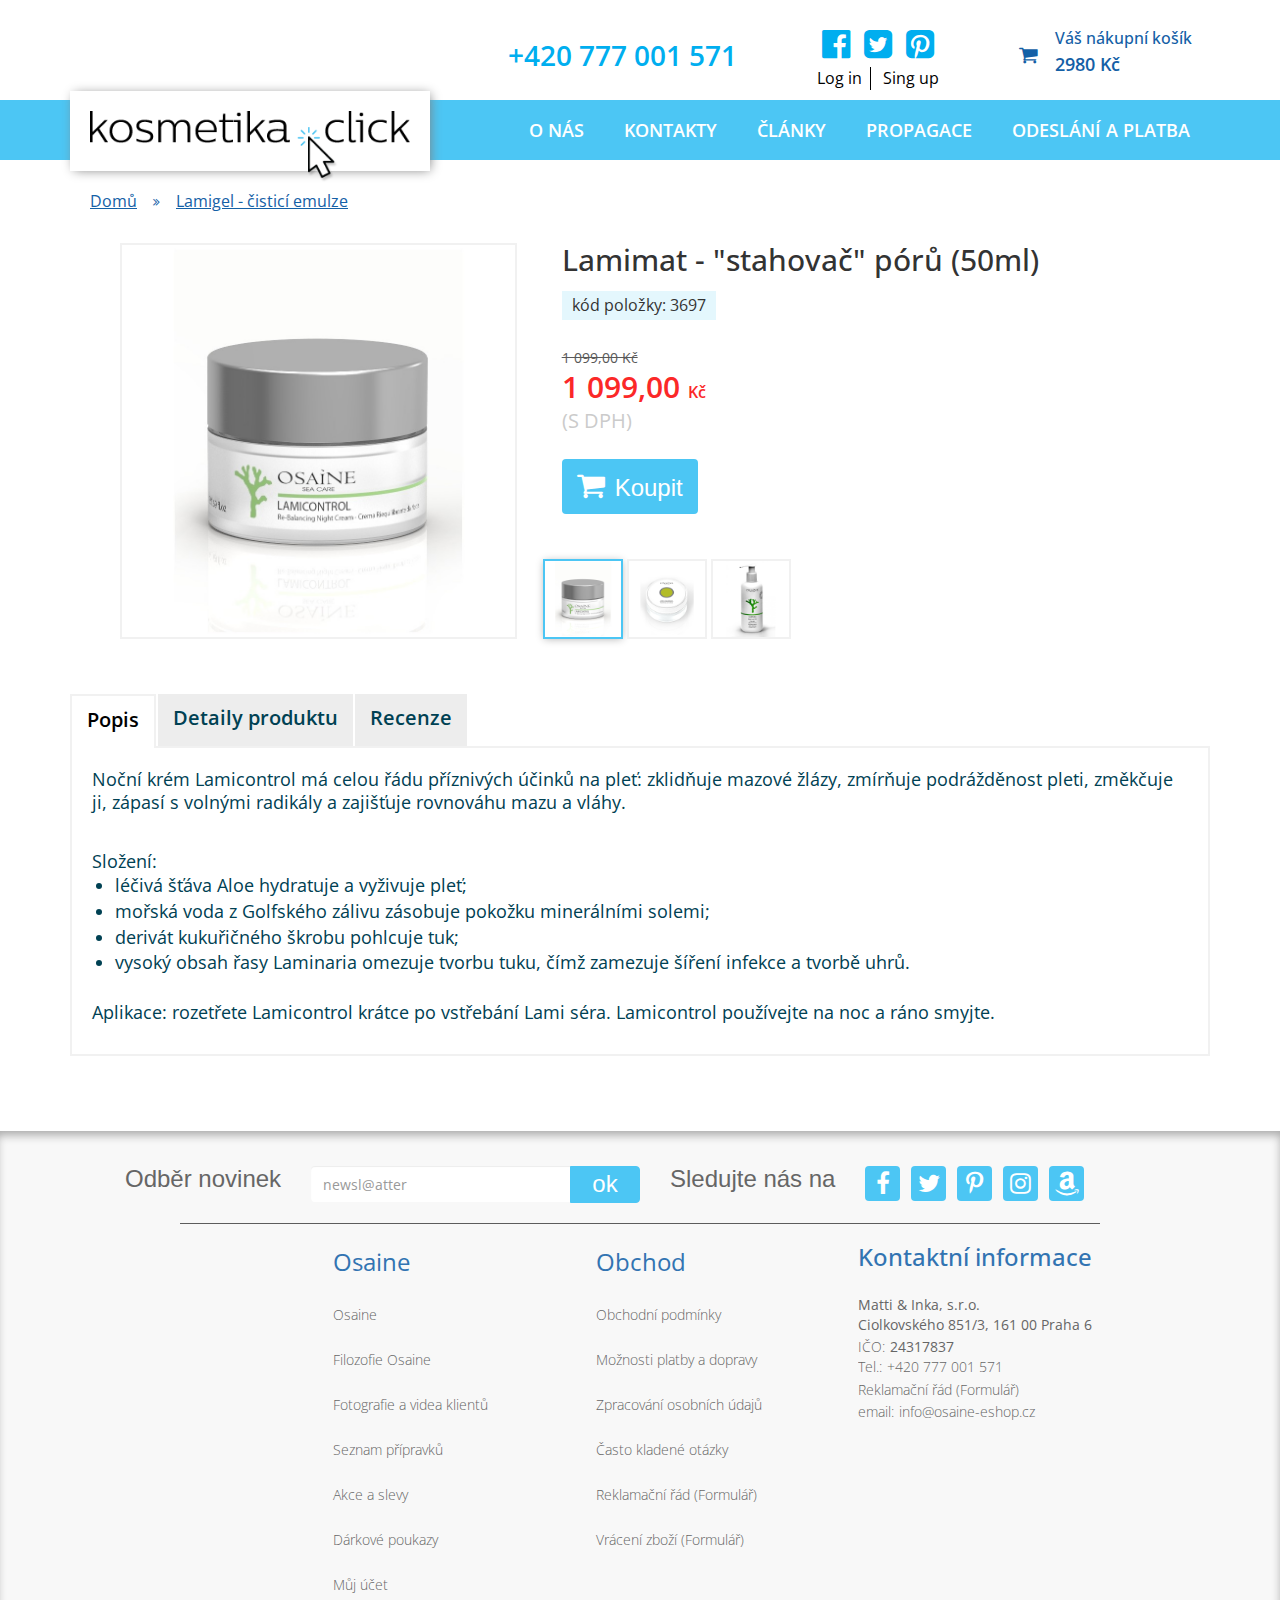
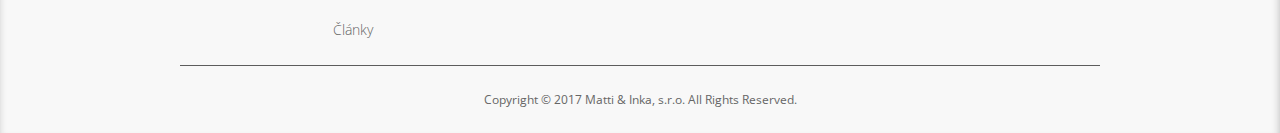
==== commit 69739e3e: "mobile slider" ====
--- a/shop_karta_tovara.html
+++ b/shop_karta_tovara.html
@@ -15,7 +15,8 @@
       <script src="assets/bootstrap-touchspin-master/src/jquery.bootstrap-touchspin.js"></script>
    </head>
    <body>
-  <header>
+       <div id="mask"></div>
+      <header>
       <div class="container header-container">
             <div class="contacts-header vertical-align">
                <ul>
@@ -51,30 +52,25 @@
          <div class="container">
          <div class="row">
             <div class="navbar navbar-inverse">
-               <div class="navbar-header col-lg-4">
-                  <button class="navbar-toggle" data-target=".navbar-collapse" data-toggle="collapse" type="button"><span class="icon-bar"></span> <span class="icon-bar"></span> <span class="icon-bar"></span></button>
+               <div class="navbar-header col-lg-4 col-sm-12 col-sx-12">
+                  <button class="navbar-toggle" type="button"><span class="icon-bar"></span> <span class="icon-bar"></span> <span class="icon-bar"></span></button>
                   <div class="logo">
                      <a class="navbar-brand" href="index.html"><img alt="logo" src="images/logo.png"></a>
                   </div>
-                  <div class="col-sm-7 col-xs-9 header-search-input hide">
-                     <form action="#" method="post">
-                        <div class="input-group">
-                           <span class="input-group-btn"><button class="btn btn-default sidebar-search-btn" type="button"><span class="input-group-btn"><span class="input-group-btn"><img alt="" src="images/magnifier.png"></span></span></button></span> <input class="form-control sidebar-search-input" name="Search" placeholder="Vyhledávání" type="search">
-                        </div>
-                        <!-- /input-group -->
-                     </form>
-                  </div>
+
                   <!-- /.col-lg-12 -->
                   <div class="header-mobile-nav">
                      <ul>
-                        <li class="search-input-show"><a href="#" ><img alt="search" src="images/search-mobile-icon.png"></a></li>
-                        <li><a href="#"><img alt="shoping-cart" src="images/shoping-cart-mobile-icon.png"></a></li>
+                        <li class="search-input-show"><a href="#" ><i class="fa fa-key" aria-hidden="true"></i></a></li>
+                        <li><a href="#"><i class="fa fa-shopping-cart" aria-hidden="true"></i></a></li>
                      </ul>
                   </div>
                </div>
-               <div class="collapse navbar-collapse">
+               <div class="mobile-navigation collapse navbar-collapse">
                   <div class="nav-bar-menu-container">
-                     <ul class="nav navbar-nav">
+                        <a href="javascript:void(0)" class="close"><i class="fa fa-times-circle" aria-hidden="true"></i></a>
+
+                     <ul class="nav navbar-nav ">
                         <li>
                            <a href="#">O nás</a>
                         </li>
@@ -97,7 +93,7 @@
             </div>
             </div>
          </div>
-         <div>
+         </div>
       </header>
       <main>
          <div class="container products item">
@@ -109,7 +105,7 @@
             </nav>
             <div class="clearfix"></div>
             <div class="col-lg-12 about-item">
-               <div class="raw">
+               <div class="row">
                   <div class="col-lg-5 col-sm-5 photo-wrap">
                      <div id="myCarousel" class="carousel slide item-card" data-ride="carousel" data-interval="0">
                         <!-- Indicators -->
--- a/styles/osaine-styles.css
+++ b/styles/osaine-styles.css
@@ -31,7 +31,17 @@
 body a:hover {
 	text-decoration: none;
 }
-
+.nav-bar-menu-container .close {
+	z-index: -1;
+	 }
+#mask.active {
+    width: 100%;
+    min-height: 100vh;
+    background-color: #000;
+    opacity: 0.8;
+    position: fixed;
+    z-index: 8;
+}
 .btn:focus {
 	outline: none!important;
 }
@@ -244,6 +254,7 @@
 	top: -9px;
 }
 .logo a img {
+	width: 100%;
 	max-width: 100%;
 }
 .logo a {
@@ -2207,54 +2218,38 @@
 	.navbar-inverse .navbar-collapse,
 	.navbar-inverse .navbar-form {
 		border-color: #fff;
-		margin-top: 5px;
 	}
 	header .navbar-nav {
-		margin-top: 0;
-	}
-	.lang-nav {
-		float: none;
-		width: 100%;
-	}
-	.sing-in {
-		width: 100%;
-		margin-right: 0;
-		padding: 0;
+		margin: 30px 0 0 0;
+	}
+
+	.nav-bar-menu-container {
+		display: block;
+		position: relative;
 	}
 	.navbar-collapse {
 		padding-left: 0;
 		padding-right: 0;
 	}
-	.sing-in a,
+
 	.navbar-inverse .navbar-nav>li>a {
-		color: #004153;
+		color: #1460a6;
 		padding: 10px;
 		width: 100%;
 		display: inline-block;
-	}
-	.nav.navbar-nav.localisation span {
-		margin: 0;
-		position: absolute;
-		margin-left: 40px;
-		top: 13px;
-	}
-	.nav.navbar-nav.localisation span:last-child {
-		margin-left: 11px;
-	}
-	.nav.navbar-nav.localisation span img {
-		position: absolute;
-	}
-	.navbar-nav {
-		margin-bottom: 0;
-	}
-	.navbar-inverse .navbar-nav>li,
-	.nav.navbar-nav.localisation li {
-		margin-right: 0;
-	}
+		font-weight: 100;
+	}
+	
 	.nav-bar-menu-container {
 		padding: 20px;
-		background-color: rgba(255, 255, 255, 0.8);
-	}
+    background-color: #ffffff;
+    position: absolute;
+    top: 0;
+    width: 80%;
+    z-index: 100;
+    min-height: 80vh;
+	}
+
 	footer .container {
 		padding: 0;
 		width: 100%;
@@ -2283,6 +2278,62 @@
 	}
 }
 @media (max-width: 1200px) {
+	/*-- header --*/
+	.header-container {
+		display: none;
+	}
+	.sub-header-container .container{
+		width: 100%;
+	}
+		.navbar {
+			min-height: auto;
+		}
+		.navbar-brand {
+			float: left;
+		}
+		.navbar-toggle {
+			margin: 0;
+		}
+		.header-mobile-nav {
+    margin-top: 0;
+    float: none;
+    width: 100%;
+    display: flex;
+    justify-content: flex-end;
+}
+.header-mobile-nav ul li a {
+		font-size: 28px;
+    color: #fff;
+    margin-right: 10px;
+}
+		.navbar-header {
+			    display: flex;
+    align-items: center;
+        height: 40px;
+		}
+	.logo {
+		position: static;
+	}
+	.logo a {
+		position: static;
+		    height: 40px;
+		    padding: 5px 10px;
+	}
+	.logo a img {
+    position: relative;
+    top: 3px;
+	}
+		 .nav-bar-menu-container .close {
+    font-size: 35px;
+    position: absolute;
+    right: 0;
+    top: 0;
+    padding: 5px 10px 0 0;
+	}
+	/*--END: header-*/
+		.top-banner img {
+    margin: 30px 0 20px 0;
+}
 	.footer .social-icons {
 		overflow: auto;
 		float: none;
@@ -2290,11 +2341,61 @@
 	.footer .email-subscription {
 		margin-bottom: 20px;
 	}
+		/*-- main page (index)-*/
+.category-list-container ul {
+	text-align: center;
+}
+.category-list-container ul li a {
+	width: 150px;
+	font-size: 16px;
+}
+	.nav.home-page-navigation > li > a {
+	padding:10px 40px;
+}
+	/*-- END: main page (index)-*/
+
+	/*--carousel --*/
+	.carousel-inner {
+		width: 100%;
+	}
+	.carousel-indicators li {
+		display: inline-block;
+		width: 10px;
+		height: 10px;
+		margin: 1px;
+		text-indent: -999px;
+		cursor: pointer;
+		background-color: #b7e8fb;
+		border: 1px solid #fff;
+		border-radius: 10px;
+	}
+	.carousel-indicators .active {
+		width: 12px;
+		height: 12px;
+		margin: 0;
+		background-color: #4cc6f4;
+		border-radius: 10px;
+	}
+	.carousel-indicators {
+		position: absolute;
+		bottom: 10px;
+		left: 50%;
+		z-index: 2;
+		width: 60%;
+		padding-left: 0;
+		margin-left: -30%;
+		text-align: center;
+		list-style: none;
+	}
+	.carousel-indicators li span {
+		display: none;
+	}
+	.carousel-indicators li:nth-child(2) {
+		margin: 1px;
+	}
+	/*--END: carousel --*/
 }
 @media (max-width: 1024px) {
-	.container.products {
-		margin-top: 0;
-	}
 	.additional-info-images .inner-shadow {
 		width: auto;
 	}
@@ -2310,6 +2411,7 @@
 	.recommend {
 		display: none;
 	}
+
 }
 
 @media (max-width: 991px) {
@@ -2326,9 +2428,7 @@
 		font-size: 19px;
 		margin-right: 10px;
 	}
-	#breadcrumb {
-		display: none;
-	}
+
 	.category-items .sort-drp-desctop {
 		display: none;
 	}
@@ -2385,27 +2485,25 @@
 	.carousel.item-card {
 		margin: 0;
 	}
-	.photo-wrap {
-		padding-left: 0;
-	}
-	.carousel-indicators li,
-	.carousel-indicators .active {
-		width: 60px;
-		height: 60px;
-	}
-	.carousel-indicators li:nth-child(2) {
-		margin: 10px 0;
-	}
-	.carousel-indicators {
-		bottom: 15px;
-		left: 355px;
-	}
+
 	.by-button-mobile {
 		display: none;
 	}
 	.buy-btn img {
 		margin: 0 0px 6px 0;
 	}
+		/*--osmetika.click_kartochka --*/
+		.title-price-quantity {
+			overflow: hidden;
+		}
+	.title-price-quantity h1 {
+		font-size: 25px;
+	}
+	.buy-btn {
+    font-size: 18px;
+    padding: 3px 12px;
+}
+	/*--END: osmetika.click_kartochka --*/
 }
 
 @media (max-width: 812px) {
@@ -2422,12 +2520,22 @@
 	.carrier-name {
 		display: inline-block;
 	}
+	.icon-container {
+    display: inline-block;
+    font-size: 24px;
+    margin-right: 10px;
+}
 }
 
 @media (max-width: 768px) {
 	.footer-top h4 {
 		font-size: 19px;
 	}
+		/*-- main page (index)-*/
+	.category-list-container {
+	margin: 30px 0 0 0;
+}
+	/*-- END:main page (index)-*/
 }
 
 @media (max-width: 767px) {
@@ -2443,22 +2551,11 @@
 	.shoping-cart .quantity-container {
 		padding-left: 20px;
 		margin: 20px 0;
-	}
-	.carousel-inner {
-		width: 40%;
 	}
 	.photo-wrap {
 		padding-left: 0;
 		float: left;
 		width: 50%;
-	}
-	.title-price-quantity {
-		width: 50%;
-	}
-	.carousel-indicators {
-		bottom: -73px;
-		margin: 0;
-		left: 68%;
 	}
 	.title-price-quantity h2 {
 		font-weight: bold;
@@ -2576,37 +2673,49 @@
 	}
 	.title-price-quantity h2 {
 		font-size: 20px;
-		margin-bottom: 60px;
+	}
+	
+
+}
+
+@media (max-width: 568px) {
+		/*--main page(index)-*/
+	.nav-tabs.home-page-navigation {
+	padding: 10px;
+}
+.nav-tabs.home-page-navigation > li{
+	width: 100%;
+}
+.nav-tabs.home-page-navigation > li.active > a,
+.nav.home-page-navigation > li.active > a:hover,
+.nav-tabs.home-page-navigation > li.active > a:focus {
+	border: 2px solid #4cc6f4;
+		border-radius: 4px;
+}
+.nav.home-page-navigation > li.active > a:hover
+.nav-tabs.home-page-navigation > li > a {
+	margin-right: 0;
+}
+	/*-- END: main page(index)-*/
+		.photo-wrap {
+		width: auto;
 	}
 	.title-price-quantity {
-		width: 40%;
-	}
-	.photo-wrap {
-		width: 60%;
-	}
-	.carousel-indicators li,
-	.carousel-indicators .active {
-		width: 55px;
-		height: 55px;
-	}
-	.carousel-indicators {
-		bottom: -49px;
-		margin: 0;
-		left: 55%;
-	}
-	.title-price-quantity p {
-		display: none;
-	}
-
-}
-
-@media (max-width: 568px) {
-	.carousel-indicators {
-		bottom: -73px;
+		width: auto;
 	}
 }
 
 @media (max-width: 425px) {
+	/*-- main page (index)-*/
+
+.category-list-container ul li a {
+	width: 138px;
+	font-size: 14px;
+}
+
+	/*-- END: main page(index)-*/
+
+	/*-- //force-ipad-mobile-navbar-*/
 	.navbar-inverse .navbar-toggle {
 		margin-right: 10px;
 	}
@@ -2655,44 +2764,7 @@
 		padding-left: 20px;
 		margin-bottom: 20px;
 	}
-	.carousel-inner {
-		width: 100%;
-	}
-	.carousel-indicators li {
-		display: inline-block;
-		width: 10px;
-		height: 10px;
-		margin: 1px;
-		text-indent: -999px;
-		cursor: pointer;
-		background-color: #99b3ba;
-		border: 1px solid #fff;
-		border-radius: 10px;
-	}
-	.carousel-indicators .active {
-		width: 12px;
-		height: 12px;
-		margin: 0;
-		background-color: #004153;
-		border-radius: 10px;
-	}
-	.carousel-indicators {
-		position: absolute;
-		bottom: 10px;
-		left: 50%;
-		z-index: 15;
-		width: 60%;
-		padding-left: 0;
-		margin-left: -30%;
-		text-align: center;
-		list-style: none;
-	}
-	.carousel-indicators li span {
-		display: none;
-	}
-	.carousel-indicators li:nth-child(2) {
-		margin: 1px;
-	}
+
 	.quantity-input-wrap {
 		display: none;
 	}
@@ -2701,9 +2773,6 @@
 	}
 	.buy-btn img {
 		margin: 0 15px 6px 0;
-	}
-	.photo-wrap {
-		padding-right: 0;
 	}
 	.title-price-quantity h1 {
 		font-size: 20px;
@@ -2722,14 +2791,8 @@
 		font-weight: bold;
 		text-align: center;
 	}
-	.photo-wrap {
-		width: auto;
-	}
-	.title-price-quantity {
-		width: auto;
-	}
-}
-
+
+}
 @media (max-width: 375px) {
 	.navbar-brand>img {
 		max-width: 155px;
